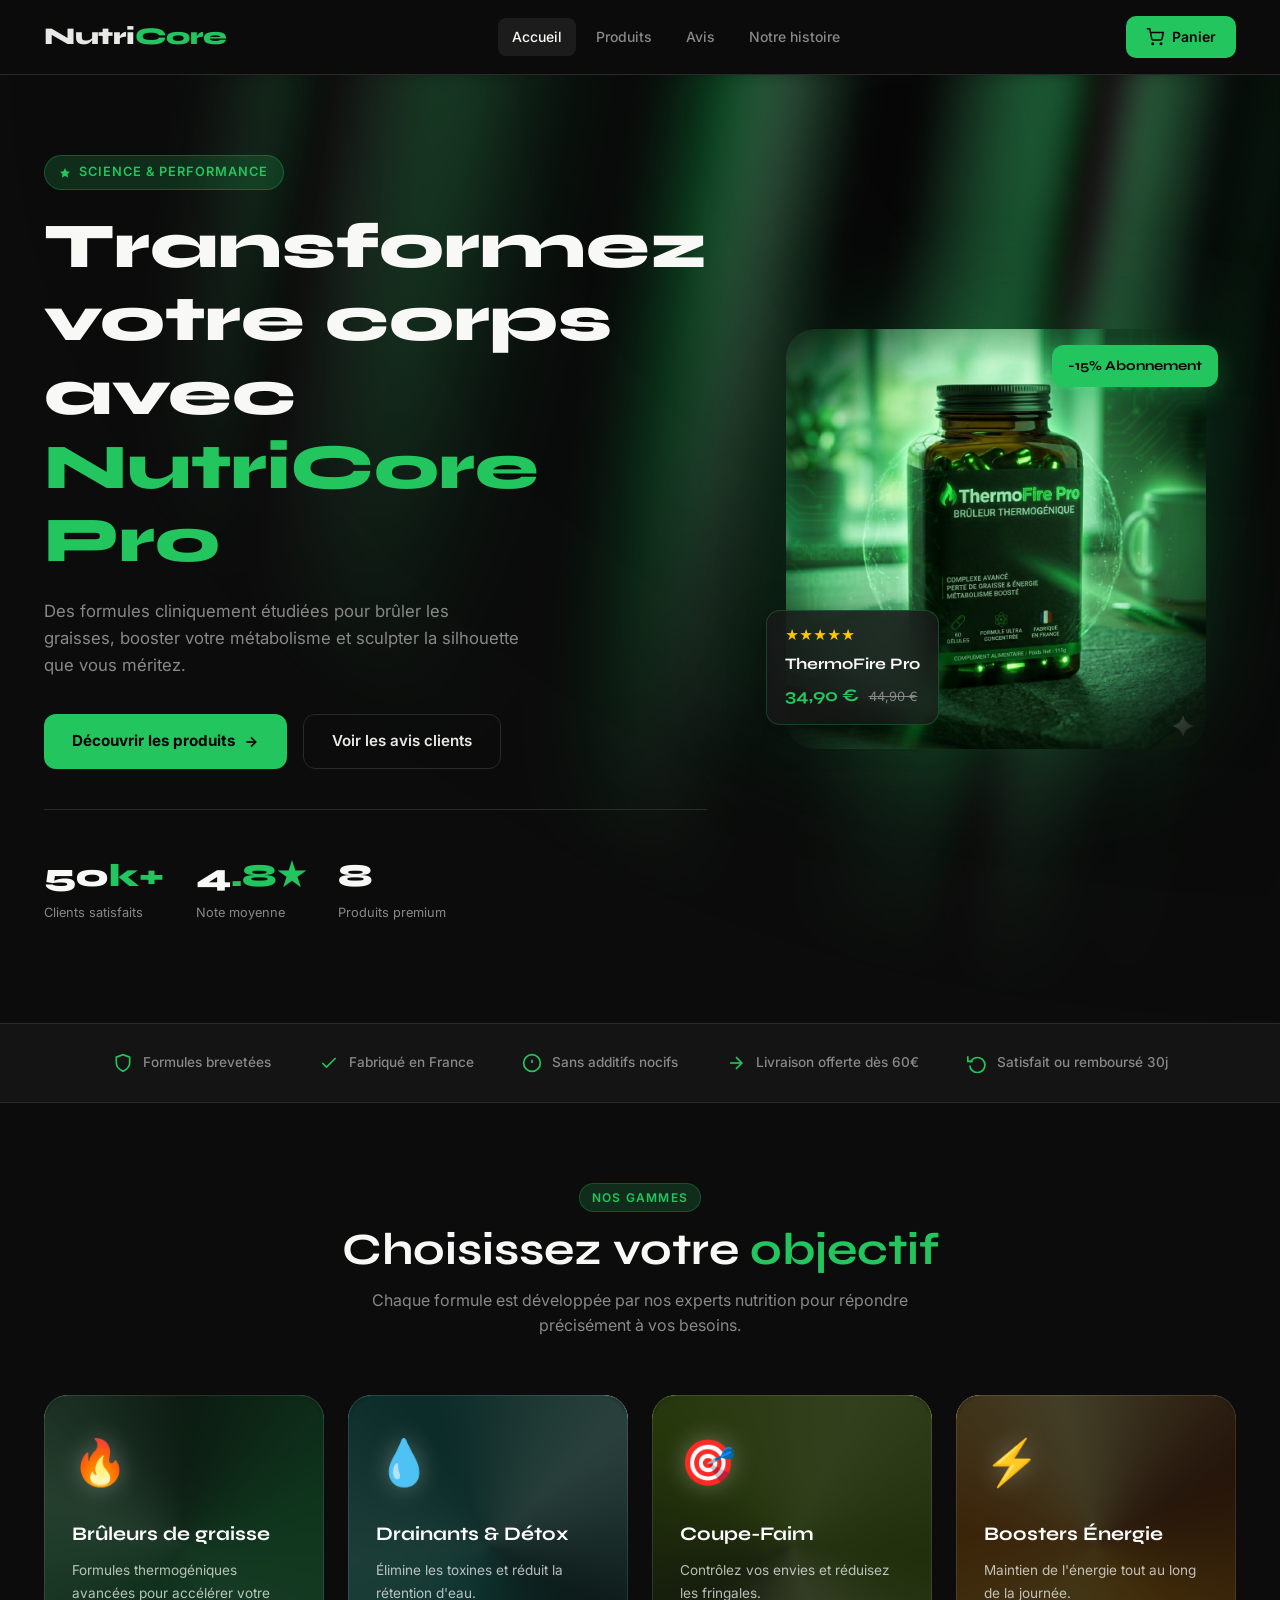
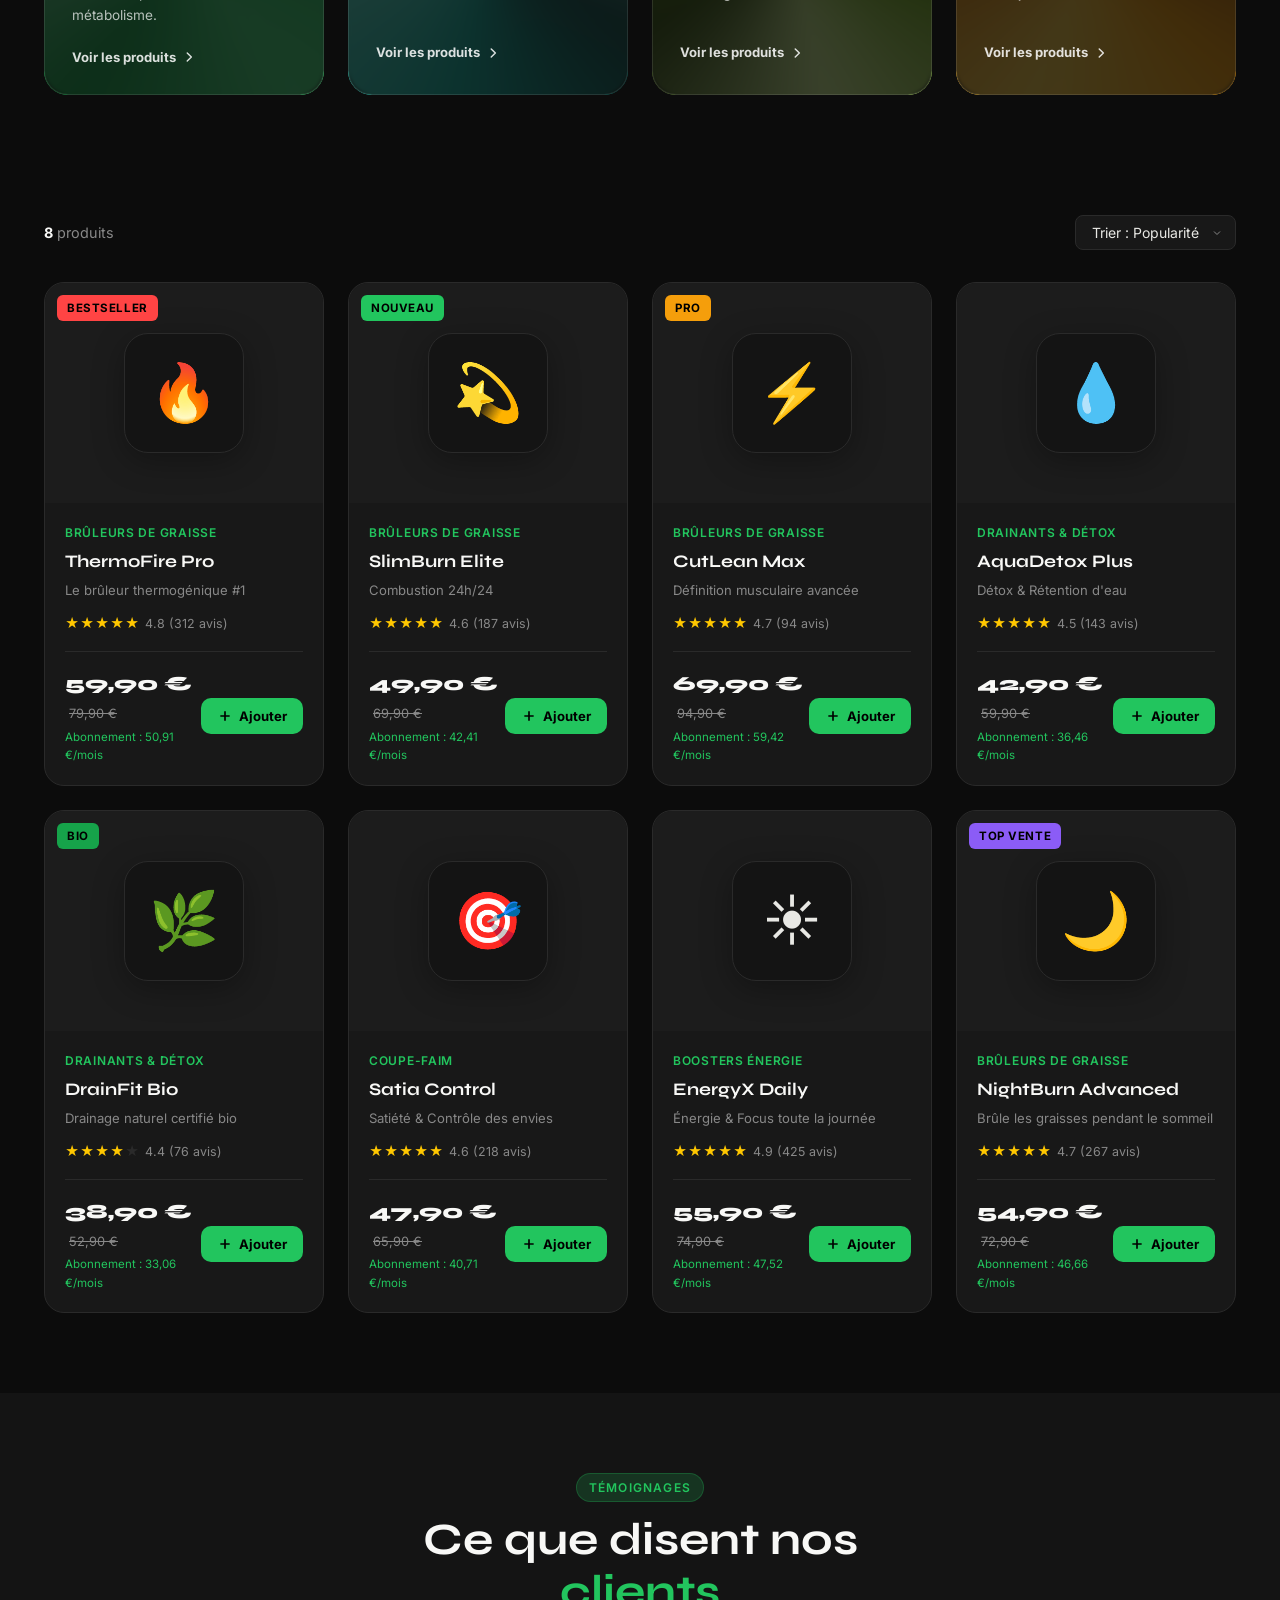
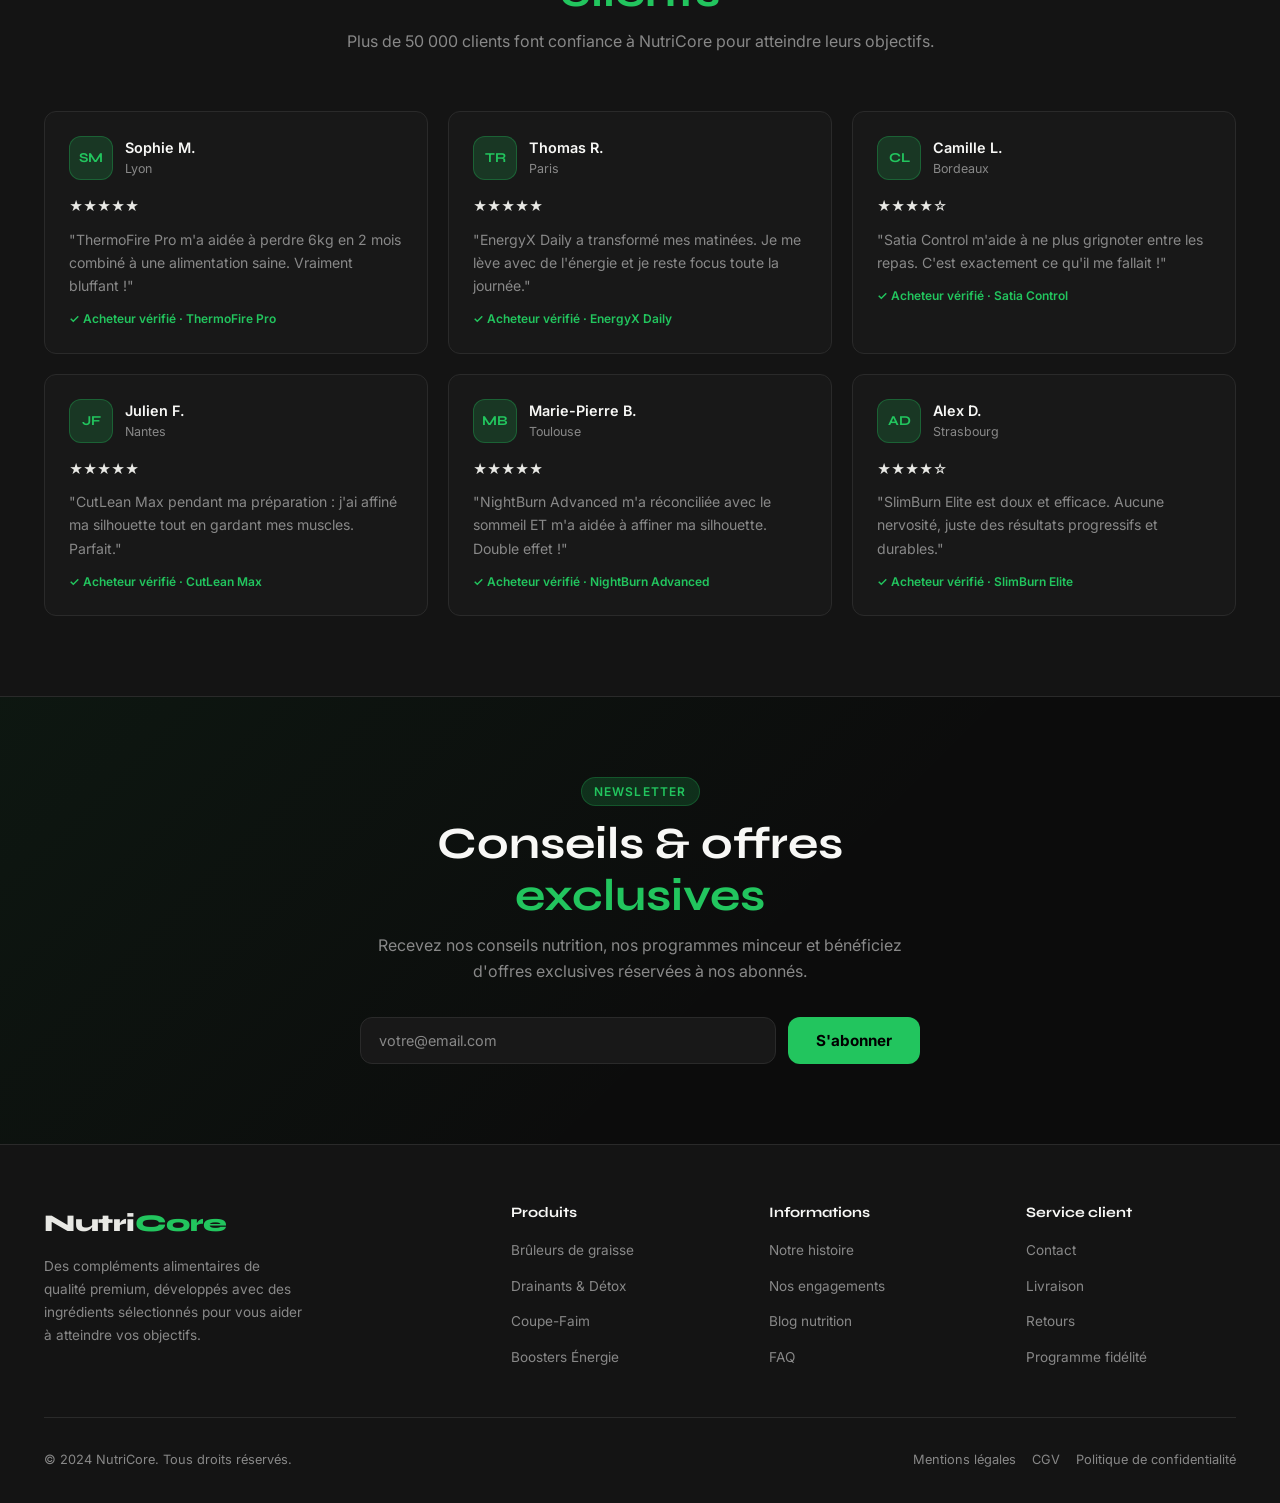
==== index.html @ ebd42927 "Initial commit — NutriCore e-commerce platform Plateforme e-commerce de compléments alimentaires (br" ====
<!DOCTYPE html>
<html lang="fr">
<head>
  <meta charset="UTF-8"/>
  <meta name="viewport" content="width=device-width, initial-scale=1.0"/>
  <title>NutriCore — Compléments Alimentaires Premium</title>
  <meta name="description" content="NutriCore : compléments alimentaires premium pour brûler les graisses, drainer, contrôler l'appétit et booster votre énergie."/>
  <link rel="stylesheet" href="styles.css"/>
</head>
<body>

<!-- ── HEADER ────────────────────────────────────────────── -->
<header class="header">
  <div class="container">
    <div class="header-inner">
      <a href="index.html" class="logo">Nutri<span>Core</span></a>

      <nav class="nav">
        <a href="index.html">Accueil</a>
        <a href="index.html#produits">Produits</a>
        <a href="index.html#avis">Avis</a>
        <a href="#">Notre histoire</a>
      </nav>

      <div class="header-actions">
        <a href="cart.html" class="btn-cart">
          <svg width="18" height="18" viewBox="0 0 24 24" fill="none" stroke="currentColor" stroke-width="2"><circle cx="9" cy="21" r="1"/><circle cx="20" cy="21" r="1"/><path d="M1 1h4l2.68 13.39a2 2 0 0 0 2 1.61h9.72a2 2 0 0 0 2-1.61L23 6H6"/></svg>
          Panier
          <span class="cart-count" id="cart-count">0</span>
        </a>
        <button class="burger" id="burger" aria-label="Menu">
          <svg width="22" height="22" viewBox="0 0 24 24" fill="none" stroke="currentColor" stroke-width="2"><line x1="3" y1="12" x2="21" y2="12"/><line x1="3" y1="6" x2="21" y2="6"/><line x1="3" y1="18" x2="21" y2="18"/></svg>
        </button>
      </div>
    </div>

    <nav class="mobile-nav" id="mobile-nav">
      <a href="index.html">Accueil</a>
      <a href="index.html#produits">Produits</a>
      <a href="index.html#avis">Avis</a>
      <a href="#">Notre histoire</a>
    </nav>
  </div>
</header>

<!-- ── HERO ──────────────────────────────────────────────── -->
<section class="hero aurora-hero">
  <!-- Aurora animated background (ported from Aceternity UI) -->
  <div class="aurora-layer" aria-hidden="true"></div>
  <div class="hero-bg"></div>
  <div class="container">
    <div class="hero-grid">
      <div class="hero-content">
        <div class="hero-eyebrow">
          <svg width="12" height="12" viewBox="0 0 24 24" fill="currentColor"><path d="M12 2l3.09 6.26L22 9.27l-5 4.87 1.18 6.88L12 17.77l-6.18 3.25L7 14.14 2 9.27l6.91-1.01L12 2z"/></svg>
          Science & Performance
        </div>
        <h1 class="hero-title">
          Transformez votre corps avec<br/>
          <em>NutriCore Pro</em>
        </h1>
        <p class="hero-desc">
          Des formules cliniquement étudiées pour brûler les graisses, booster votre métabolisme et sculpter la silhouette que vous méritez.
        </p>
        <div class="hero-ctas">
          <a href="#produits" class="btn-primary">
            Découvrir les produits
            <svg width="16" height="16" viewBox="0 0 24 24" fill="none" stroke="currentColor" stroke-width="2.5"><line x1="5" y1="12" x2="19" y2="12"/><polyline points="12 5 19 12 12 19"/></svg>
          </a>
          <a href="#avis" class="btn-secondary">
            Voir les avis clients
          </a>
        </div>

        <div class="hero-stats">
          <div class="hero-stat">
            <div class="hero-stat-value">50<span>k+</span></div>
            <div class="hero-stat-label">Clients satisfaits</div>
          </div>
          <div class="hero-stat">
            <div class="hero-stat-value">4<span>.8★</span></div>
            <div class="hero-stat-label">Note moyenne</div>
          </div>
          <div class="hero-stat">
            <div class="hero-stat-value">8</div>
            <div class="hero-stat-label">Produits premium</div>
          </div>
        </div>
      </div>

      <div class="hero-visual">
        <div class="hero-img-wrap">
          <img
            src="images/Gemini_Generated_Image_mfr2ifmfr2ifmfr2.png"
            alt="ThermoFire Pro — Brûleur Thermogénique NutriCore"
            class="hero-product-img"
          />
          <!-- Floating info card -->
          <div class="hero-float-card">
            <div class="hero-float-rating">★★★★★</div>
            <div class="hero-float-name">ThermoFire Pro</div>
            <div class="hero-float-price"><strong>34,90 €</strong> <del>44,90 €</del></div>
          </div>
          <!-- Discount badge -->
          <div class="hero-badge-float">-15% Abonnement</div>
          <!-- Glow ring -->
          <div class="hero-glow-ring" aria-hidden="true"></div>
        </div>
      </div>
    </div>
  </div>
</section>

<!-- ── TRUST BAR ─────────────────────────────────────────── -->
<div class="trust-bar">
  <div class="container">
    <div class="trust-bar-inner">
      <div class="trust-item">
        <svg width="20" height="20" viewBox="0 0 24 24" fill="none" stroke="currentColor" stroke-width="2"><path d="M12 22s8-4 8-10V5l-8-3-8 3v7c0 6 8 10 8 10z"/></svg>
        Formules brevetées
      </div>
      <div class="trust-item">
        <svg width="20" height="20" viewBox="0 0 24 24" fill="none" stroke="currentColor" stroke-width="2"><polyline points="20 6 9 17 4 12"/></svg>
        Fabriqué en France
      </div>
      <div class="trust-item">
        <svg width="20" height="20" viewBox="0 0 24 24" fill="none" stroke="currentColor" stroke-width="2"><circle cx="12" cy="12" r="10"/><line x1="12" y1="8" x2="12" y2="12"/><line x1="12" y1="16" x2="12.01" y2="16"/></svg>
        Sans additifs nocifs
      </div>
      <div class="trust-item">
        <svg width="20" height="20" viewBox="0 0 24 24" fill="none" stroke="currentColor" stroke-width="2"><path d="M5 12h14"/><path d="M12 5l7 7-7 7"/></svg>
        Livraison offerte dès 60€
      </div>
      <div class="trust-item">
        <svg width="20" height="20" viewBox="0 0 24 24" fill="none" stroke="currentColor" stroke-width="2"><polyline points="1 4 1 10 7 10"/><path d="M3.51 15a9 9 0 1 0 .49-3.51"/></svg>
        Satisfait ou remboursé 30j
      </div>
    </div>
  </div>
</div>

<!-- ── CATEGORIES ─────────────────────────────────────────── -->
<section class="section" id="produits">
  <div class="container">
    <div class="section-header">
      <span class="section-tag">Nos gammes</span>
      <h2>Choisissez votre <span class="green">objectif</span></h2>
      <p>Chaque formule est développée par nos experts nutrition pour répondre précisément à vos besoins.</p>
    </div>

    <div class="shader-features-grid" id="categories-grid">
      <!-- Filled by JS -->
    </div>
  </div>
</section>

<!-- ── PRODUCTS ───────────────────────────────────────────── -->
<section class="products-section">
  <div class="container">
    <div class="products-toolbar">
      <p class="products-count"><strong id="product-count">0</strong> produits</p>
      <select class="sort-select" id="sort-select">
        <option value="default">Trier : Popularité</option>
        <option value="price-asc">Prix croissant</option>
        <option value="price-desc">Prix décroissant</option>
        <option value="rating">Meilleures notes</option>
        <option value="reviews">Plus d'avis</option>
      </select>
    </div>
    <div class="products-grid" id="products-grid">
      <!-- Filled by JS -->
    </div>
  </div>
</section>

<!-- ── TESTIMONIALS ────────────────────────────────────────── -->
<section class="section testimonials" id="avis">
  <div class="container">
    <div class="section-header">
      <span class="section-tag">Témoignages</span>
      <h2>Ce que disent nos <span class="green">clients</span></h2>
      <p>Plus de 50 000 clients font confiance à NutriCore pour atteindre leurs objectifs.</p>
    </div>
    <div class="testimonials-grid" id="testimonials-grid">
      <!-- Filled by JS -->
    </div>
  </div>
</section>

<!-- ── NEWSLETTER ─────────────────────────────────────────── -->
<section class="newsletter">
  <div class="container">
    <div class="newsletter-box">
      <span class="section-tag">Newsletter</span>
      <h2>Conseils & offres <span class="green">exclusives</span></h2>
      <p>Recevez nos conseils nutrition, nos programmes minceur et bénéficiez d'offres exclusives réservées à nos abonnés.</p>
      <form class="newsletter-form" onsubmit="handleNewsletterSubmit(event)">
        <input type="email" class="newsletter-input" placeholder="votre@email.com" required/>
        <button type="submit" class="btn-primary">S'abonner</button>
      </form>
    </div>
  </div>
</section>

<!-- ── FOOTER ─────────────────────────────────────────────── -->
<footer class="footer">
  <div class="container">
    <div class="footer-grid">
      <div class="footer-brand">
        <div class="logo">Nutri<span>Core</span></div>
        <p>Des compléments alimentaires de qualité premium, développés avec des ingrédients sélectionnés pour vous aider à atteindre vos objectifs.</p>
      </div>
      <div class="footer-col">
        <h5>Produits</h5>
        <ul>
          <li><a href="#" data-cat="burners">Brûleurs de graisse</a></li>
          <li><a href="#" data-cat="drainants">Drainants & Détox</a></li>
          <li><a href="#" data-cat="appetite">Coupe-Faim</a></li>
          <li><a href="#" data-cat="booster">Boosters Énergie</a></li>
        </ul>
      </div>
      <div class="footer-col">
        <h5>Informations</h5>
        <ul>
          <li><a href="#">Notre histoire</a></li>
          <li><a href="#">Nos engagements</a></li>
          <li><a href="#">Blog nutrition</a></li>
          <li><a href="#">FAQ</a></li>
        </ul>
      </div>
      <div class="footer-col">
        <h5>Service client</h5>
        <ul>
          <li><a href="#">Contact</a></li>
          <li><a href="#">Livraison</a></li>
          <li><a href="#">Retours</a></li>
          <li><a href="#">Programme fidélité</a></li>
        </ul>
      </div>
    </div>
    <div class="footer-bottom">
      <span>© 2024 NutriCore. Tous droits réservés.</span>
      <div class="flex gap-2">
        <a href="#">Mentions légales</a>
        <a href="#">CGV</a>
        <a href="#">Politique de confidentialité</a>
      </div>
    </div>
  </div>
</footer>

<!-- ── TOAST CONTAINER ────────────────────────────────────── -->
<div id="toast-container"></div>

<!-- ── SCRIPTS ────────────────────────────────────────────── -->
<script src="data.js"></script>
<script src="app.js"></script>
<script>
  // ── State ────────────────────────────────────────────────
  let activeCategory = 'all';
  let sortOrder      = 'default';

  // ── Render categories (Shader Feature Cards) ─────────────
  function renderCategories() {
    const grid = document.getElementById('categories-grid');
    if (!grid) return;

    grid.innerHTML = NUTRICORE_DATA.categories.map(cat => `
      <div class="shader-card ${activeCategory === cat.id ? 'active' : ''}"
           onclick="setCategory('${cat.id}')">
        <!-- Animated WebGL-style gradient background -->
        <div class="shader-bg"></div>
        <!-- Dark glass overlay -->
        <div class="shader-overlay"></div>
        <!-- Content -->
        <div class="shader-content">
          <div class="shader-icon">${cat.icon}</div>
          <div class="shader-title">${cat.name}</div>
          <p class="shader-desc">${cat.description}</p>
          <div class="shader-cta">
            Voir les produits
            <svg fill="none" stroke="currentColor" viewBox="0 0 24 24" stroke-width="2.5">
              <path stroke-linecap="round" stroke-linejoin="round" d="M9 5l7 7-7 7"/>
            </svg>
          </div>
        </div>
      </div>`).join('');
  }

  // ── Get sorted/filtered products ─────────────────────────
  function getFilteredProducts() {
    let list = NUTRICORE_DATA.products.filter(p =>
      activeCategory === 'all' || p.category === activeCategory
    );

    const sorts = {
      'price-asc':  (a, b) => a.variants[0].price - b.variants[0].price,
      'price-desc': (a, b) => b.variants[0].price - a.variants[0].price,
      'rating':     (a, b) => b.rating - a.rating,
      'reviews':    (a, b) => b.reviews - a.reviews,
    };
    if (sorts[sortOrder]) list = [...list].sort(sorts[sortOrder]);
    return list;
  }

  // ── Render products ───────────────────────────────────────
  function renderProducts() {
    const grid  = document.getElementById('products-grid');
    const count = document.getElementById('product-count');
    if (!grid) return;

    const list = getFilteredProducts();
    count.textContent = list.length;

    if (list.length === 0) {
      grid.innerHTML = `<div class="no-results"><div class="icon">🔍</div>
        <p>Aucun produit trouvé dans cette catégorie.</p></div>`;
      return;
    }

    grid.innerHTML = list.map(p => {
      const baseVariant = p.variants.find(v => v.popular) || p.variants[0];
      const subPrice    = +(baseVariant.price * 0.85).toFixed(2);
      const badge       = p.badge ? `<span class="product-badge" style="background:${p.badgeColor};color:#000">${p.badge}</span>` : '';
      const icon        = getProductIcon(p.id);

      return `
        <div class="product-card" onclick="goToProduct('${p.id}')">
          <div class="product-image">
            <div class="product-image-placeholder">${icon}</div>
            ${badge}
            <button class="product-wishlist" onclick="event.stopPropagation();wishlist('${p.id}')">♡</button>
          </div>
          <div class="product-body">
            <div class="product-category">${getCategoryLabel(p.category)}</div>
            <div class="product-name">${p.name}</div>
            <div class="product-tagline">${p.tagline}</div>
            <div class="product-rating">
              ${starsHTML(p.rating)}
              <span class="rating-count">${p.rating} (${p.reviews} avis)</span>
            </div>
            <div class="product-footer">
              <div class="product-price">
                <div>
                  <span class="price-current">${fmtPrice(baseVariant.price)}</span>
                  <span class="price-original">${fmtPrice(baseVariant.comparePrice)}</span>
                </div>
                <div class="price-sub-hint">Abonnement : ${fmtPrice(subPrice)}/mois</div>
              </div>
              <button class="btn-add" onclick="event.stopPropagation();quickAdd('${p.id}')">
                <svg viewBox="0 0 24 24" fill="none" stroke="currentColor" stroke-width="2.5"><line x1="12" y1="5" x2="12" y2="19"/><line x1="5" y1="12" x2="19" y2="12"/></svg>
                Ajouter
              </button>
            </div>
          </div>
        </div>`;
    }).join('');
  }

  // ── Render testimonials ───────────────────────────────────
  function renderTestimonials() {
    const grid = document.getElementById('testimonials-grid');
    if (!grid) return;
    grid.innerHTML = NUTRICORE_DATA.testimonials.map(t => `
      <div class="testimonial-card">
        <div class="testi-header">
          <div class="testi-avatar">${t.avatar}</div>
          <div>
            <div class="testi-name">${t.name}</div>
            <div class="testi-meta">${t.location}</div>
          </div>
        </div>
        <div class="testi-stars">${'★'.repeat(t.rating)}${'☆'.repeat(5 - t.rating)}</div>
        <p class="testi-text">"${t.text}"</p>
        <div class="testi-product">✓ Acheteur vérifié · ${t.product}</div>
      </div>`).join('');
  }

  // ── Actions ───────────────────────────────────────────────
  function setCategory(catId) {
    activeCategory = catId;
    renderCategories();
    renderProducts();
    document.getElementById('produits')?.scrollIntoView({ behavior:'smooth', block:'start' });
  }

  function goToProduct(productId) {
    location.href = `product.html?id=${productId}`;
  }

  function quickAdd(productId) {
    const product  = NUTRICORE_DATA.products.find(p => p.id === productId);
    if (!product) return;
    const variant  = product.variants.find(v => v.popular) || product.variants[0];
    Cart.addItem(product, variant, false);
    showToast('🛒', 'Ajouté au panier', `${product.name} — ${variant.label}`);
    updateCartBadge();
  }

  function wishlist(productId) {
    const product = NUTRICORE_DATA.products.find(p => p.id === productId);
    showToast('♡', 'Ajouté aux favoris', product?.name || '');
  }

  function handleNewsletterSubmit(e) {
    e.preventDefault();
    showToast('✅', 'Inscription confirmée !', 'Vous recevrez nos offres exclusives.');
    e.target.reset();
  }

  // ── Sort listener ─────────────────────────────────────────
  document.addEventListener('DOMContentLoaded', () => {
    const sortSel = document.getElementById('sort-select');
    if (sortSel) {
      sortSel.addEventListener('change', e => {
        sortOrder = e.target.value;
        renderProducts();
      });
    }

    // Footer category links
    document.querySelectorAll('[data-cat]').forEach(a => {
      a.addEventListener('click', e => {
        e.preventDefault();
        setCategory(a.dataset.cat);
        document.getElementById('produits')?.scrollIntoView({ behavior:'smooth' });
      });
    });

    renderCategories();
    renderProducts();
    renderTestimonials();
  });
</script>
</body>
</html>
---- styles.css ----
/* ============================================================
   NutriCore — Design System
   Palette : Noir profond · Vert vif · Blanc cassé
   ============================================================ */

@import url('https://fonts.googleapis.com/css2?family=Syne:wght@400;500;600;700;800&family=Inter:wght@300;400;500;600&display=swap');

/* ── Variables ─────────────────────────────────────────── */
:root {
  --bg:        #0C0C0C;
  --bg2:       #141414;
  --bg3:       #1C1C1C;
  --card:      #181818;
  --border:    #2A2A2A;
  --green:     #22C55E;
  --green-dim: #16A34A;
  --green-glow:rgba(34,197,94,.18);
  --white:     #F8F8F6;
  --muted:     #888;
  --danger:    #FF4444;
  --gold:      #F59E0B;
  --purple:    #8B5CF6;
  --text:      #E8E8E4;
  --radius:    12px;
  --radius-lg: 20px;
  --shadow:    0 4px 24px rgba(0,0,0,.45);
  --transition:all .22s cubic-bezier(.4,0,.2,1);

  /* Aurora color tokens */
  --aurora-1: #22C55E;   /* vert NutriCore */
  --aurora-2: #4ADE80;   /* vert clair */
  --aurora-3: #16A34A;   /* vert foncé */
  --aurora-4: #86EFAC;   /* vert pastel */
  --aurora-5: #14532D;   /* vert très sombre */
  --black:    #0C0C0C;
  --transparent: transparent;
}

/* ── Reset ─────────────────────────────────────────────── */
*,*::before,*::after { box-sizing:border-box; margin:0; padding:0; }
html { scroll-behavior:smooth; }
body {
  font-family:'Inter', sans-serif;
  background:var(--bg);
  color:var(--text);
  line-height:1.6;
  overflow-x:hidden;
}
a { color:inherit; text-decoration:none; }
img { max-width:100%; display:block; }
button { cursor:pointer; border:none; background:none; font-family:inherit; }
ul { list-style:none; }

/* ── Typography ─────────────────────────────────────────── */
h1,h2,h3,h4,h5 { font-family:'Syne', sans-serif; line-height:1.15; }
h1 { font-size:clamp(2.4rem,5vw,4.2rem); font-weight:800; }
h2 { font-size:clamp(1.8rem,3.5vw,2.8rem); font-weight:700; }
h3 { font-size:clamp(1.2rem,2vw,1.5rem); font-weight:700; }
h4 { font-size:1.1rem; font-weight:600; }

/* ── Utility ─────────────────────────────────────────────── */
.container { max-width:1240px; margin:0 auto; padding:0 24px; }
.green  { color:var(--green); }
.muted  { color:var(--muted); }
.flex   { display:flex; }
.gap-1  { gap:8px; }
.gap-2  { gap:16px; }
.gap-3  { gap:24px; }
.hidden { display:none !important; }

/* ── Scrollbar ──────────────────────────────────────────── */
::-webkit-scrollbar { width:6px; }
::-webkit-scrollbar-track { background:var(--bg); }
::-webkit-scrollbar-thumb { background:var(--border); border-radius:3px; }

/* ============================================================
   HEADER
   ============================================================ */
.header {
  position:sticky; top:0; z-index:100;
  background:rgba(12,12,12,.85);
  backdrop-filter:blur(16px);
  border-bottom:1px solid var(--border);
}
.header-inner {
  display:flex; align-items:center; justify-content:space-between;
  padding:16px 0; gap:24px;
}
.logo {
  font-family:'Syne', sans-serif;
  font-size:1.5rem; font-weight:800;
  letter-spacing:-.02em;
}
.logo span { color:var(--green); }
.nav {
  display:flex; align-items:center; gap:6px;
}
.nav a {
  padding:8px 14px; border-radius:8px;
  font-size:.875rem; font-weight:500; color:var(--muted);
  transition:var(--transition);
}
.nav a:hover, .nav a.active { color:var(--white); background:var(--bg3); }
.header-actions {
  display:flex; align-items:center; gap:12px;
}
.btn-cart {
  position:relative;
  display:flex; align-items:center; gap:8px;
  padding:10px 20px; border-radius:10px;
  background:var(--green); color:#000;
  font-weight:600; font-size:.875rem;
  transition:var(--transition);
}
.btn-cart:hover { background:#16A34A; transform:translateY(-1px); }
.cart-count {
  display:inline-flex; align-items:center; justify-content:center;
  width:20px; height:20px; border-radius:50%;
  background:#000; color:var(--green);
  font-size:.7rem; font-weight:700;
}
.burger { display:none; padding:8px; border-radius:8px; color:var(--text); }
.burger:hover { background:var(--bg3); }
.mobile-nav {
  display:none; flex-direction:column; gap:4px;
  padding:12px 0 16px; border-top:1px solid var(--border);
}
.mobile-nav.open { display:flex; }
.mobile-nav a {
  padding:12px 16px; border-radius:8px;
  font-size:.9rem; font-weight:500; color:var(--muted);
  transition:var(--transition);
}
.mobile-nav a:hover { color:var(--white); background:var(--bg3); }

/* ============================================================
   HERO
   ============================================================ */
.hero {
  position:relative; overflow:hidden;
  padding:80px 0 100px;
}
.hero-bg {
  position:absolute; inset:0; z-index:0;
  background:
    radial-gradient(ellipse 80% 60% at 60% 40%, rgba(34,197,94,.08) 0%, transparent 70%),
    radial-gradient(ellipse 50% 40% at 10% 80%, rgba(34,197,94,.05) 0%, transparent 60%);
}
.hero-grid {
  position:relative; z-index:1;
  display:grid; grid-template-columns:1fr 1fr; gap:48px; align-items:center;
}
.hero-eyebrow {
  display:inline-flex; align-items:center; gap:8px;
  padding:6px 14px; border-radius:999px;
  background:var(--green-glow); border:1px solid rgba(34,197,94,.3);
  font-size:.8rem; font-weight:600; color:var(--green); margin-bottom:20px;
  text-transform:uppercase; letter-spacing:.08em;
}
.hero-title { color:var(--white); margin-bottom:20px; }
.hero-title em { color:var(--green); font-style:normal; }
.hero-desc { font-size:1.05rem; color:var(--muted); max-width:480px; margin-bottom:36px; }
.hero-ctas { display:flex; gap:16px; flex-wrap:wrap; }
.btn-primary {
  display:inline-flex; align-items:center; gap:8px;
  padding:14px 28px; border-radius:12px;
  background:var(--green); color:#000;
  font-weight:700; font-size:.95rem;
  transition:var(--transition);
}
.btn-primary:hover { background:var(--green-dim); transform:translateY(-2px); box-shadow:0 8px 28px rgba(34,197,94,.25); }
.btn-secondary {
  display:inline-flex; align-items:center; gap:8px;
  padding:14px 28px; border-radius:12px;
  background:transparent; color:var(--text);
  font-weight:600; font-size:.95rem;
  border:1px solid var(--border);
  transition:var(--transition);
}
.btn-secondary:hover { border-color:var(--green); color:var(--green); transform:translateY(-2px); }
.hero-stats {
  display:flex; gap:32px; margin-top:40px; padding-top:40px;
  border-top:1px solid var(--border);
}
.hero-stat-value {
  font-family:'Syne', sans-serif;
  font-size:2rem; font-weight:800; color:var(--white);
}
.hero-stat-value span { color:var(--green); }
.hero-stat-label { font-size:.8rem; color:var(--muted); margin-top:2px; }
.hero-visual {
  display:flex; align-items:center; justify-content:center;
  position:relative;
}
.hero-card-stack {
  position:relative; width:340px; height:420px;
}
.hero-product-card {
  position:absolute;
  background:var(--card);
  border:1px solid var(--border);
  border-radius:var(--radius-lg);
  padding:24px;
  box-shadow:var(--shadow);
}
.hero-product-card.main {
  top:0; left:0; right:0; z-index:3;
  background:linear-gradient(135deg, #1C1C1C 0%, #181818 100%);
}
.hero-product-card.back1 {
  top:20px; left:-20px; right:20px; z-index:2;
  background:var(--bg3); opacity:.7;
}
.hero-product-card.back2 {
  top:40px; left:-40px; right:40px; z-index:1;
  background:var(--bg2); opacity:.4;
}
.hero-pill-icon {
  width:56px; height:56px; border-radius:14px;
  background:var(--green-glow); border:1px solid rgba(34,197,94,.3);
  display:flex; align-items:center; justify-content:center;
  font-size:1.8rem; margin-bottom:16px;
}
.hero-card-name { font-family:'Syne',sans-serif; font-size:1.2rem; font-weight:700; margin-bottom:4px; }
.hero-card-sub  { font-size:.8rem; color:var(--muted); margin-bottom:20px; }
.hero-card-price { display:flex; align-items:baseline; gap:8px; margin-bottom:16px; }
.hero-card-price strong { font-family:'Syne',sans-serif; font-size:1.8rem; font-weight:800; color:var(--green); }
.hero-card-price del { font-size:.9rem; color:var(--muted); }
.hero-card-stars { display:flex; gap:2px; font-size:.9rem; }
.hero-card-stars .count { color:var(--muted); font-size:.8rem; margin-left:4px; }
.hero-badge-float {
  position:absolute; top:16px; right:-12px; z-index:4;
  background:var(--green); color:#000;
  padding:10px 16px; border-radius:12px;
  font-family:'Syne',sans-serif; font-size:.85rem; font-weight:700;
  box-shadow:0 8px 24px rgba(34,197,94,.3);
}

/* ── Hero product image ──────────────────────────────────── */
.hero-img-wrap {
  position: relative;
  width: 420px;
  max-width: 100%;
  filter: drop-shadow(0 0 60px rgba(34,197,94,.22));
}

.hero-product-img {
  width: 100%;
  border-radius: 28px;
  display: block;
  object-fit: cover;
  mask-image: radial-gradient(ellipse at center, black 60%, transparent 100%);
  -webkit-mask-image: radial-gradient(ellipse at center, black 60%, transparent 100%);
  transition: transform .6s cubic-bezier(.4,0,.2,1);
}
.hero-img-wrap:hover .hero-product-img {
  transform: scale(1.03);
}

/* Ambient glow ring behind product */
.hero-glow-ring {
  position: absolute;
  inset: -20px;
  border-radius: 50%;
  background: radial-gradient(ellipse at center, rgba(34,197,94,.15) 0%, transparent 70%);
  z-index: -1;
  pointer-events: none;
  animation: pulse-glow 4s ease-in-out infinite;
}
@keyframes pulse-glow {
  0%, 100% { opacity: .7; transform: scale(1); }
  50%       { opacity: 1;  transform: scale(1.06); }
}

/* Floating info card over the image */
.hero-float-card {
  position: absolute;
  bottom: 24px;
  left: -20px;
  background: rgba(24,24,24,.85);
  backdrop-filter: blur(16px);
  -webkit-backdrop-filter: blur(16px);
  border: 1px solid rgba(34,197,94,.25);
  border-radius: 14px;
  padding: 14px 18px;
  z-index: 5;
  box-shadow: 0 8px 32px rgba(0,0,0,.5);
}
.hero-float-rating { font-size:.85rem; color:#FFC700; margin-bottom:4px; }
.hero-float-name   { font-family:'Syne',sans-serif; font-size:1rem; font-weight:700; color:var(--white); margin-bottom:6px; }
.hero-float-price strong { font-family:'Syne',sans-serif; font-size:1.1rem; color:var(--green); }
.hero-float-price del    { font-size:.8rem; color:var(--muted); margin-left:6px; }

/* ============================================================
   BRANDS / TRUST BAR
   ============================================================ */
.trust-bar {
  padding:28px 0;
  border-top:1px solid var(--border);
  border-bottom:1px solid var(--border);
  background:var(--bg2);
}
.trust-bar-inner {
  display:flex; align-items:center; justify-content:center;
  gap:48px; flex-wrap:wrap;
}
.trust-item {
  display:flex; align-items:center; gap:10px;
  font-size:.85rem; font-weight:500; color:var(--muted);
}
.trust-item svg { color:var(--green); flex-shrink:0; }

/* ============================================================
   SECTION HEADERS
   ============================================================ */
.section { padding:80px 0; }
.section-header { text-align:center; max-width:600px; margin:0 auto 56px; }
.section-tag {
  display:inline-block; margin-bottom:12px;
  padding:4px 12px; border-radius:999px;
  background:var(--green-glow); border:1px solid rgba(34,197,94,.25);
  font-size:.75rem; font-weight:600; color:var(--green);
  text-transform:uppercase; letter-spacing:.1em;
}
.section-header h2 { color:var(--white); margin-bottom:12px; }
.section-header p   { color:var(--muted); font-size:1rem; }

/* ============================================================
   CATEGORIES
   ============================================================ */
.categories-grid {
  display:grid; grid-template-columns:repeat(4,1fr); gap:16px;
}
.cat-card {
  background:var(--card); border:1px solid var(--border);
  border-radius:var(--radius); padding:24px 20px;
  cursor:pointer; transition:var(--transition); text-align:center;
}
.cat-card:hover, .cat-card.active {
  border-color:var(--green); background:var(--green-glow);
  transform:translateY(-3px); box-shadow:0 12px 32px rgba(34,197,94,.12);
}
.cat-icon { font-size:2rem; margin-bottom:12px; }
.cat-name { font-family:'Syne',sans-serif; font-size:1rem; font-weight:700; color:var(--white); margin-bottom:6px; }
.cat-desc { font-size:.8rem; color:var(--muted); line-height:1.5; }

/* ============================================================
   PRODUCTS GRID
   ============================================================ */
.products-section { padding:40px 0 80px; }
.products-toolbar {
  display:flex; align-items:center; justify-content:space-between;
  margin-bottom:32px; gap:16px; flex-wrap:wrap;
}
.products-count { font-size:.9rem; color:var(--muted); }
.products-count strong { color:var(--white); }
.sort-select {
  background:var(--card); border:1px solid var(--border);
  color:var(--text); padding:8px 16px; border-radius:8px;
  font-family:'Inter',sans-serif; font-size:.875rem;
  cursor:pointer; appearance:none; outline:none;
  background-image:url("data:image/svg+xml,%3Csvg xmlns='http://www.w3.org/2000/svg' width='12' height='12' viewBox='0 0 24 24' fill='none' stroke='%23888' stroke-width='2'%3E%3Cpolyline points='6 9 12 15 18 9'/%3E%3C/svg%3E");
  background-repeat:no-repeat; background-position:right 12px center;
  padding-right:36px;
}
.sort-select:focus { border-color:var(--green); }

.products-grid {
  display:grid;
  grid-template-columns:repeat(auto-fill, minmax(280px, 1fr));
  gap:24px;
}
.product-card {
  background:var(--card); border:1px solid var(--border);
  border-radius:var(--radius-lg); overflow:hidden;
  transition:var(--transition); cursor:pointer;
  display:flex; flex-direction:column;
}
.product-card:hover {
  border-color:rgba(34,197,94,.4);
  transform:translateY(-4px);
  box-shadow:0 16px 48px rgba(0,0,0,.4);
}
.product-image {
  position:relative;
  background:var(--bg3); height:220px;
  display:flex; align-items:center; justify-content:center;
  overflow:hidden;
}
.product-image-placeholder {
  width:120px; height:120px; border-radius:24px;
  display:flex; align-items:center; justify-content:center;
  font-size:3.5rem;
  background:var(--bg2); border:1px solid var(--border);
  box-shadow:0 8px 32px rgba(0,0,0,.3);
  transition:var(--transition);
}
.product-card:hover .product-image-placeholder {
  transform:scale(1.08) rotate(2deg);
}
.product-badge {
  position:absolute; top:12px; left:12px;
  padding:4px 10px; border-radius:6px;
  font-size:.72rem; font-weight:700;
  text-transform:uppercase; letter-spacing:.05em;
}
.product-wishlist {
  position:absolute; top:12px; right:12px;
  width:32px; height:32px; border-radius:8px;
  background:rgba(12,12,12,.7); backdrop-filter:blur(8px);
  display:flex; align-items:center; justify-content:center;
  font-size:1rem; transition:var(--transition); opacity:0;
}
.product-card:hover .product-wishlist { opacity:1; }
.product-wishlist:hover { background:var(--danger); }
.product-body { padding:20px; flex:1; display:flex; flex-direction:column; }
.product-category { font-size:.75rem; font-weight:600; color:var(--green); text-transform:uppercase; letter-spacing:.06em; margin-bottom:6px; }
.product-name  { font-family:'Syne',sans-serif; font-size:1.1rem; font-weight:700; color:var(--white); margin-bottom:4px; }
.product-tagline { font-size:.82rem; color:var(--muted); margin-bottom:12px; }
.product-rating { display:flex; align-items:center; gap:6px; margin-bottom:16px; }
.stars { display:flex; gap:1px; }
.star { font-size:.85rem; }
.star.filled { color:#FFC700; }
.star.empty  { color:var(--border); }
.rating-count { font-size:.78rem; color:var(--muted); }
.product-footer {
  display:flex; align-items:center; justify-content:space-between;
  margin-top:auto; padding-top:16px; border-top:1px solid var(--border);
}
.product-price { }
.price-current { font-family:'Syne',sans-serif; font-size:1.25rem; font-weight:800; color:var(--white); }
.price-original { font-size:.8rem; color:var(--muted); text-decoration:line-through; margin-left:4px; }
.price-sub-hint { font-size:.72rem; color:var(--green); margin-top:2px; }
.btn-add {
  display:flex; align-items:center; gap:6px;
  padding:10px 16px; border-radius:10px;
  background:var(--green); color:#000;
  font-weight:700; font-size:.82rem;
  transition:var(--transition); white-space:nowrap;
}
.btn-add:hover { background:var(--green-dim); transform:scale(1.04); }
.btn-add svg { width:16px; height:16px; }

/* ============================================================
   SHADER FEATURE CARDS — catégories "Choisissez votre objectif"
   Ported from @paper-design/shaders-react Warp → pure CSS
   ============================================================ */

.shader-features-grid {
  display: grid;
  grid-template-columns: repeat(2, 1fr);
  gap: 24px;
}
@media (max-width: 768px) { .shader-features-grid { grid-template-columns: 1fr; } }
@media (min-width: 1024px) { .shader-features-grid { grid-template-columns: repeat(4, 1fr); } }

/* Individual shader card */
.shader-card {
  position: relative;
  height: 300px;
  border-radius: 24px;
  overflow: hidden;
  cursor: pointer;
  transition: transform .35s cubic-bezier(.4,0,.2,1),
              box-shadow .35s cubic-bezier(.4,0,.2,1);
}
.shader-card:hover {
  transform: translateY(-6px) scale(1.02);
  box-shadow: 0 24px 60px rgba(0,0,0,.5);
}

/* ── WebGL-style animated gradient background ── */
@keyframes warp-drift {
  0%   { background-position: 0% 50%, 50% 0%,   100% 50%; }
  33%  { background-position: 50% 0%,  100% 50%,  0% 100%; }
  66%  { background-position: 100% 50%, 0% 100%, 50% 0%; }
  100% { background-position: 0% 50%, 50% 0%,   100% 50%; }
}
@keyframes warp-rotate {
  from { transform: rotate(0deg)   scale(1.8); }
  to   { transform: rotate(360deg) scale(1.8); }
}

.shader-bg {
  position: absolute;
  inset: -30%;
  border-radius: 50%;
  animation: warp-rotate 18s linear infinite;
  opacity: .85;
}

/* Card 1 — Brûleurs (greens) */
.shader-card:nth-child(1) .shader-bg {
  background: conic-gradient(
    from 0deg,
    #14532d, #22c55e, #4ade80, #16a34a, #86efac, #14532d
  );
  animation-duration: 16s;
}
/* Card 2 — Drainants (teal/cyan) */
.shader-card:nth-child(2) .shader-bg {
  background: conic-gradient(
    from 120deg,
    #134e4a, #14b8a6, #5eead4, #0d9488, #99f6e4, #134e4a
  );
  animation-duration: 20s;
  animation-direction: reverse;
}
/* Card 3 — Coupe-faim (lime/yellow-green) */
.shader-card:nth-child(3) .shader-bg {
  background: conic-gradient(
    from 240deg,
    #365314, #84cc16, #bef264, #65a30d, #d9f99d, #365314
  );
  animation-duration: 14s;
}
/* Card 4 — Boosters (gold/amber) */
.shader-card:nth-child(4) .shader-bg {
  background: conic-gradient(
    from 60deg,
    #78350f, #f59e0b, #fcd34d, #d97706, #fef08a, #78350f
  );
  animation-duration: 22s;
  animation-direction: reverse;
}

/* Blur + soften the raw conic gradient → warp feel */
.shader-bg::after {
  content: "";
  position: absolute;
  inset: -20%;
  background: inherit;
  filter: blur(28px);
  opacity: .6;
  border-radius: inherit;
}

/* Dark glass overlay — mirrors bg-black/80 border border-white/20 */
.shader-overlay {
  position: absolute;
  inset: 0;
  background: rgba(10,10,10,.72);
  backdrop-filter: blur(2px);
  -webkit-backdrop-filter: blur(2px);
  border: 1px solid rgba(255,255,255,.1);
  border-radius: 24px;
  z-index: 2;
}

/* Content layer */
.shader-content {
  position: relative;
  z-index: 3;
  height: 100%;
  padding: 32px 28px;
  display: flex;
  flex-direction: column;
}
.shader-icon {
  font-size: 2.8rem;
  margin-bottom: 20px;
  filter: drop-shadow(0 0 12px rgba(255,255,255,.3));
  transition: transform .3s ease;
}
.shader-card:hover .shader-icon { transform: scale(1.15) rotate(-5deg); }

.shader-title {
  font-family: 'Syne', sans-serif;
  font-size: 1.2rem;
  font-weight: 700;
  color: #fff;
  margin-bottom: 10px;
}
.shader-desc {
  font-size: .85rem;
  color: rgba(255,255,255,.7);
  line-height: 1.65;
  flex: 1;
}
.shader-cta {
  display: inline-flex;
  align-items: center;
  gap: 6px;
  margin-top: 20px;
  font-size: .82rem;
  font-weight: 700;
  color: rgba(255,255,255,.85);
  transition: gap .2s ease, color .2s ease;
}
.shader-card:hover .shader-cta { gap: 10px; color: #fff; }
.shader-cta svg { width: 14px; height: 14px; }

/* Active state (selected category) */
.shader-card.active .shader-overlay {
  background: rgba(10,10,10,.55);
  border-color: rgba(255,255,255,.25);
}
.shader-card.active {
  box-shadow: 0 0 0 2px var(--green), 0 16px 48px rgba(0,0,0,.4);
}

/* ── No results ──────────────────────────────────────────── */
.no-results {
  text-align:center; padding:80px 24px;
  color:var(--muted); grid-column:1/-1;
}
.no-results .icon { font-size:3rem; margin-bottom:12px; }

/* ============================================================
   TESTIMONIALS
   ============================================================ */
.testimonials { background:var(--bg2); }
.testimonials-grid {
  display:grid; grid-template-columns:repeat(3,1fr); gap:20px;
}
.testimonial-card {
  background:var(--card); border:1px solid var(--border);
  border-radius:var(--radius); padding:24px;
  transition:var(--transition);
}
.testimonial-card:hover { border-color:rgba(34,197,94,.3); transform:translateY(-2px); }
.testi-header { display:flex; align-items:center; gap:12px; margin-bottom:16px; }
.testi-avatar {
  width:44px; height:44px; border-radius:12px;
  background:var(--green-glow); border:1px solid rgba(34,197,94,.3);
  display:flex; align-items:center; justify-content:center;
  font-family:'Syne',sans-serif; font-size:.85rem; font-weight:700; color:var(--green);
  flex-shrink:0;
}
.testi-name  { font-weight:600; font-size:.9rem; color:var(--white); }
.testi-meta  { font-size:.78rem; color:var(--muted); }
.testi-stars { display:flex; gap:2px; margin-bottom:10px; font-size:.85rem; }
.testi-text  { font-size:.88rem; color:var(--muted); line-height:1.65; }
.testi-product { font-size:.75rem; color:var(--green); font-weight:600; margin-top:12px; }

/* ============================================================
   NEWSLETTER
   ============================================================ */
.newsletter {
  padding:80px 0;
  background:linear-gradient(135deg, rgba(34,197,94,.06) 0%, transparent 60%);
  border-top:1px solid var(--border);
}
.newsletter-box {
  max-width:560px; margin:0 auto; text-align:center;
}
.newsletter h2 { color:var(--white); margin-bottom:12px; }
.newsletter p  { color:var(--muted); margin-bottom:32px; }
.newsletter-form {
  display:flex; gap:12px;
}
.newsletter-input {
  flex:1; background:var(--card); border:1px solid var(--border);
  color:var(--text); padding:14px 18px; border-radius:12px;
  font-family:'Inter',sans-serif; font-size:.9rem; outline:none;
  transition:var(--transition);
}
.newsletter-input:focus { border-color:var(--green); }
.newsletter-input::placeholder { color:var(--muted); }

/* ============================================================
   FOOTER
   ============================================================ */
.footer {
  background:var(--bg2); border-top:1px solid var(--border);
  padding:60px 0 32px;
}
.footer-grid {
  display:grid; grid-template-columns:2fr 1fr 1fr 1fr; gap:48px; margin-bottom:48px;
}
.footer-brand .logo { margin-bottom:12px; }
.footer-brand p { font-size:.85rem; color:var(--muted); max-width:260px; line-height:1.7; }
.footer-col h5 { font-family:'Syne',sans-serif; font-size:.9rem; font-weight:700; color:var(--white); margin-bottom:16px; }
.footer-col ul { display:flex; flex-direction:column; gap:10px; }
.footer-col li a { font-size:.85rem; color:var(--muted); transition:var(--transition); }
.footer-col li a:hover { color:var(--green); }
.footer-bottom {
  display:flex; align-items:center; justify-content:space-between;
  padding-top:32px; border-top:1px solid var(--border);
  font-size:.8rem; color:var(--muted); flex-wrap:wrap; gap:12px;
}
.footer-bottom a { color:var(--muted); transition:var(--transition); }
.footer-bottom a:hover { color:var(--green); }

/* ============================================================
   PRODUCT DETAIL PAGE
   ============================================================ */
.breadcrumb {
  display:flex; align-items:center; gap:8px;
  padding:24px 0; font-size:.85rem; color:var(--muted);
}
.breadcrumb a:hover { color:var(--green); }
.breadcrumb span { color:var(--border); }

.product-detail { padding-bottom:80px; }
.product-detail-grid {
  display:grid; grid-template-columns:1fr 1fr; gap:64px; align-items:start;
}

/* Gallery */
.product-gallery { }
.gallery-main {
  background:var(--bg3); border:1px solid var(--border);
  border-radius:var(--radius-lg); height:440px;
  display:flex; align-items:center; justify-content:center;
  margin-bottom:12px; overflow:hidden; position:relative;
}
.gallery-main-placeholder {
  width:180px; height:180px; border-radius:32px;
  display:flex; align-items:center; justify-content:center;
  font-size:6rem;
  background:var(--bg2); border:1px solid var(--border);
}
.gallery-thumbs { display:flex; gap:10px; }
.gallery-thumb {
  width:80px; height:80px; border-radius:10px;
  background:var(--bg3); border:1px solid var(--border);
  display:flex; align-items:center; justify-content:center;
  font-size:1.8rem; cursor:pointer; transition:var(--transition);
}
.gallery-thumb.active, .gallery-thumb:hover { border-color:var(--green); background:var(--green-glow); }

/* Info */
.product-info { }
.product-info-badge {
  display:inline-flex; align-items:center; gap:6px;
  padding:4px 12px; border-radius:6px;
  font-size:.75rem; font-weight:700; margin-bottom:16px;
  text-transform:uppercase;
}
.product-info h1 {
  font-size:clamp(1.8rem,3vw,2.4rem);
  color:var(--white); margin-bottom:6px;
}
.product-tagline-detail { font-size:1rem; color:var(--muted); margin-bottom:20px; }
.product-rating-row {
  display:flex; align-items:center; gap:12px; margin-bottom:24px;
  padding-bottom:24px; border-bottom:1px solid var(--border);
}
.rating-score { font-family:'Syne',sans-serif; font-size:1.4rem; font-weight:800; color:var(--white); }
.rating-text  { font-size:.85rem; color:var(--muted); }

/* Subscription Calculator */
.subscription-calc {
  background:var(--bg3); border:1px solid var(--border);
  border-radius:var(--radius); padding:20px; margin-bottom:24px;
}
.calc-title { font-family:'Syne',sans-serif; font-size:.9rem; font-weight:700; color:var(--white); margin-bottom:14px; }
.calc-options { display:flex; flex-direction:column; gap:10px; }
.calc-option {
  display:flex; align-items:center; justify-content:space-between;
  padding:14px 16px; border-radius:10px;
  border:1.5px solid var(--border); cursor:pointer;
  transition:var(--transition); background:var(--bg2);
}
.calc-option:hover { border-color:rgba(34,197,94,.4); }
.calc-option.selected { border-color:var(--green); background:var(--green-glow); }
.calc-option-left { display:flex; align-items:center; gap:12px; }
.calc-radio {
  width:18px; height:18px; border-radius:50%;
  border:2px solid var(--border); transition:var(--transition);
  flex-shrink:0;
}
.calc-option.selected .calc-radio {
  border-color:var(--green); background:var(--green);
  box-shadow:0 0 0 3px rgba(34,197,94,.2);
}
.calc-option-label { font-weight:600; font-size:.9rem; color:var(--text); }
.calc-option-sub   { font-size:.78rem; color:var(--muted); margin-top:2px; }
.calc-save-badge {
  background:var(--green); color:#000;
  padding:3px 10px; border-radius:6px;
  font-size:.72rem; font-weight:700;
}
.calc-price-display {
  margin-top:14px; padding-top:14px; border-top:1px solid var(--border);
  display:flex; align-items:baseline; justify-content:space-between;
}
.calc-total-label { font-size:.85rem; color:var(--muted); }
.calc-total-price {
  font-family:'Syne',sans-serif; font-size:2rem; font-weight:800; color:var(--green);
}
.calc-total-price del { font-size:1rem; color:var(--muted); margin-left:8px; font-weight:400; }

/* Variants */
.variant-group { margin-bottom:24px; }
.variant-label { font-size:.85rem; font-weight:600; color:var(--muted); margin-bottom:10px; text-transform:uppercase; letter-spacing:.05em; }
.variant-options { display:flex; gap:10px; flex-wrap:wrap; }
.variant-btn {
  padding:10px 18px; border-radius:10px;
  border:1.5px solid var(--border);
  font-size:.85rem; font-weight:600; color:var(--muted);
  background:var(--bg3); transition:var(--transition);
  position:relative;
}
.variant-btn:hover { border-color:rgba(34,197,94,.4); color:var(--text); }
.variant-btn.selected { border-color:var(--green); color:var(--white); background:var(--green-glow); }
.variant-btn.popular::after {
  content:'Populaire';
  position:absolute; top:-8px; right:6px;
  background:var(--green); color:#000;
  font-size:.62rem; font-weight:700; padding:2px 6px; border-radius:4px;
}
.variant-price { font-size:.78rem; color:var(--muted); display:block; margin-top:2px; }

/* CTA */
.detail-ctas { display:flex; gap:12px; margin-bottom:24px; }
.btn-add-large {
  flex:1; display:flex; align-items:center; justify-content:center; gap:10px;
  padding:16px 24px; border-radius:12px;
  background:var(--green); color:#000;
  font-weight:700; font-size:1rem;
  transition:var(--transition);
}
.btn-add-large:hover { background:var(--green-dim); transform:translateY(-2px); box-shadow:0 8px 32px rgba(34,197,94,.25); }
.btn-wishlist-large {
  width:52px; height:52px; border-radius:12px;
  border:1.5px solid var(--border); color:var(--muted);
  display:flex; align-items:center; justify-content:center;
  font-size:1.3rem; transition:var(--transition);
  padding-top:4px;
}
.btn-wishlist-large:hover { border-color:var(--danger); color:var(--danger); }

/* Guarantee badges */
.guarantee-row {
  display:flex; gap:16px; flex-wrap:wrap;
  padding:16px; background:var(--bg3); border-radius:10px; border:1px solid var(--border);
}
.guarantee-item {
  display:flex; align-items:center; gap:8px;
  font-size:.78rem; color:var(--muted);
}
.guarantee-item span { font-size:1rem; }

/* Tabs */
.product-tabs { margin-top:48px; }
.tabs-nav {
  display:flex; gap:0; border-bottom:1px solid var(--border);
  margin-bottom:32px;
}
.tab-btn {
  padding:12px 24px; font-size:.9rem; font-weight:600; color:var(--muted);
  border-bottom:2px solid transparent; margin-bottom:-1px;
  transition:var(--transition);
}
.tab-btn:hover { color:var(--text); }
.tab-btn.active { color:var(--green); border-bottom-color:var(--green); }
.tab-content { display:none; }
.tab-content.active { display:block; }

.benefits-list { display:flex; flex-direction:column; gap:12px; }
.benefit-item {
  display:flex; align-items:flex-start; gap:12px;
  padding:14px 16px; background:var(--bg3); border-radius:10px; border:1px solid var(--border);
}
.benefit-check {
  width:22px; height:22px; border-radius:6px; flex-shrink:0;
  background:var(--green-glow); border:1px solid rgba(34,197,94,.3);
  display:flex; align-items:center; justify-content:center;
  font-size:.75rem; color:var(--green); font-weight:700;
}
.ingredients-text {
  font-size:.9rem; color:var(--muted); line-height:1.8;
  background:var(--bg3); padding:20px; border-radius:10px; border:1px solid var(--border);
}
.usage-text {
  font-size:.9rem; color:var(--muted); line-height:1.8;
  background:var(--bg3); padding:20px; border-radius:10px; border:1px solid var(--border);
}

/* ============================================================
   CART PAGE
   ============================================================ */
.cart-page { padding-bottom:80px; }
.cart-page h1 { color:var(--white); margin:32px 0 40px; }
.cart-layout { display:grid; grid-template-columns:1fr 360px; gap:40px; align-items:start; }

.cart-items { display:flex; flex-direction:column; gap:16px; }
.cart-item {
  display:flex; align-items:center; gap:20px;
  background:var(--card); border:1px solid var(--border);
  border-radius:var(--radius); padding:20px;
  transition:var(--transition);
}
.cart-item:hover { border-color:rgba(34,197,94,.2); }
.cart-item-img {
  width:72px; height:72px; border-radius:12px;
  background:var(--bg3); display:flex; align-items:center; justify-content:center;
  font-size:2rem; flex-shrink:0;
}
.cart-item-info { flex:1; }
.cart-item-name { font-family:'Syne',sans-serif; font-weight:700; color:var(--white); margin-bottom:4px; }
.cart-item-variant { font-size:.8rem; color:var(--muted); margin-bottom:4px; }
.cart-item-sub  { font-size:.78rem; color:var(--green); }
.cart-item-actions { display:flex; align-items:center; gap:16px; }
.qty-control { display:flex; align-items:center; gap:0; border:1px solid var(--border); border-radius:8px; overflow:hidden; }
.qty-btn { width:32px; height:32px; display:flex; align-items:center; justify-content:center; font-size:1rem; color:var(--muted); transition:var(--transition); }
.qty-btn:hover { background:var(--bg3); color:var(--text); }
.qty-val { width:36px; text-align:center; font-weight:700; font-size:.9rem; color:var(--white); }
.cart-item-price { font-family:'Syne',sans-serif; font-weight:800; font-size:1.1rem; color:var(--white); min-width:80px; text-align:right; }
.cart-remove { color:var(--muted); font-size:1.1rem; transition:var(--transition); padding:4px; }
.cart-remove:hover { color:var(--danger); }

.cart-empty {
  text-align:center; padding:80px 24px;
  color:var(--muted);
}
.cart-empty .icon { font-size:4rem; margin-bottom:16px; }
.cart-empty h3 { color:var(--white); margin-bottom:8px; }
.cart-empty p { margin-bottom:24px; }

/* Summary */
.cart-summary {
  background:var(--card); border:1px solid var(--border);
  border-radius:var(--radius-lg); padding:28px; position:sticky; top:100px;
}
.summary-title { font-family:'Syne',sans-serif; font-size:1.1rem; font-weight:700; color:var(--white); margin-bottom:24px; }
.summary-row {
  display:flex; justify-content:space-between; align-items:center;
  margin-bottom:12px; font-size:.9rem;
}
.summary-row .label { color:var(--muted); }
.summary-row .val   { color:var(--text); font-weight:500; }
.summary-row .val.green { color:var(--green); }
.summary-divider { height:1px; background:var(--border); margin:16px 0; }
.summary-total {
  display:flex; justify-content:space-between; align-items:center;
  font-family:'Syne',sans-serif; font-size:1.3rem; font-weight:800;
  color:var(--white); margin-bottom:24px;
}
.btn-checkout {
  width:100%; display:flex; align-items:center; justify-content:center; gap:10px;
  padding:16px; border-radius:12px;
  background:var(--green); color:#000;
  font-weight:700; font-size:1rem;
  transition:var(--transition); margin-bottom:12px;
}
.btn-checkout:hover { background:var(--green-dim); transform:translateY(-2px); box-shadow:0 8px 24px rgba(34,197,94,.25); }
.btn-continue {
  width:100%; text-align:center;
  padding:12px; border-radius:12px;
  border:1px solid var(--border); color:var(--muted);
  font-size:.875rem; font-weight:500;
  transition:var(--transition);
}
.btn-continue:hover { border-color:var(--green); color:var(--green); }
.coupon-row { display:flex; gap:8px; margin-top:16px; }
.coupon-input {
  flex:1; background:var(--bg3); border:1px solid var(--border);
  color:var(--text); padding:10px 14px; border-radius:8px;
  font-family:'Inter',sans-serif; font-size:.85rem; outline:none;
}
.coupon-input:focus { border-color:var(--green); }
.coupon-input::placeholder { color:var(--muted); }
.btn-coupon {
  padding:10px 16px; border-radius:8px;
  background:var(--bg3); border:1px solid var(--border);
  color:var(--muted); font-size:.85rem; font-weight:600;
  transition:var(--transition);
}
.btn-coupon:hover { border-color:var(--green); color:var(--green); }

/* ============================================================
   TOAST
   ============================================================ */
#toast-container {
  position:fixed; bottom:24px; right:24px; z-index:9999;
  display:flex; flex-direction:column; gap:10px;
  pointer-events:none;
}
.toast {
  display:flex; align-items:center; gap:12px;
  background:var(--card); border:1px solid var(--border);
  border-radius:12px; padding:14px 18px;
  box-shadow:0 8px 32px rgba(0,0,0,.5);
  min-width:280px; max-width:360px;
  pointer-events:all;
  animation:toast-in .3s cubic-bezier(.4,0,.2,1) forwards;
}
.toast.removing { animation:toast-out .3s cubic-bezier(.4,0,.2,1) forwards; }
.toast-icon { font-size:1.3rem; flex-shrink:0; }
.toast-text { font-size:.875rem; color:var(--text); flex:1; }
.toast-text strong { color:var(--white); display:block; }
@keyframes toast-in  { from { opacity:0; transform:translateX(32px); } to { opacity:1; transform:translateX(0); } }
@keyframes toast-out { from { opacity:1; transform:translateX(0); } to { opacity:0; transform:translateX(32px); } }

/* ============================================================
   PAGE TRANSITIONS
   ============================================================ */
.page { animation:page-in .3s ease-out; }
@keyframes page-in { from { opacity:0; transform:translateY(10px); } to { opacity:1; transform:translateY(0); } }

/* ============================================================
   RESPONSIVE
   ============================================================ */
@media (max-width: 1024px) {
  .hero-grid { grid-template-columns:1fr; }
  .hero-visual { display:flex; justify-content:center; margin-top:40px; }
  .hero-img-wrap { width:340px; }
  .hero-float-card { left:0; }
  .categories-grid { grid-template-columns:repeat(2,1fr); }
  .testimonials-grid { grid-template-columns:repeat(2,1fr); }
  .footer-grid { grid-template-columns:1fr 1fr; }
  .product-detail-grid { grid-template-columns:1fr; }
  .cart-layout { grid-template-columns:1fr; }
  .cart-summary { position:static; }
}
@media (max-width: 768px) {
  .nav { display:none; }
  .burger { display:flex; }
  .hero { padding:48px 0 64px; }
  .hero-stats { gap:20px; }
  .categories-grid { grid-template-columns:repeat(2,1fr); }
  .testimonials-grid { grid-template-columns:1fr; }
  .footer-grid { grid-template-columns:1fr; gap:32px; }
  .newsletter-form { flex-direction:column; }
  .trust-bar-inner { gap:24px; }
  .products-grid { grid-template-columns:repeat(auto-fill, minmax(240px,1fr)); }
  .detail-ctas { flex-direction:column; }
  .btn-wishlist-large { width:100%; height:48px; }
  .hero-stats { flex-wrap:wrap; }
}
@media (max-width: 480px) {
  .categories-grid { grid-template-columns:1fr 1fr; }
  .products-grid { grid-template-columns:1fr; }
  .cart-item { flex-wrap:wrap; }
}

/* ============================================================
   AURORA BACKGROUND — Hero section
   Ported from Aceternity UI aurora-background.tsx → pure CSS
   Colors remapped to NutriCore palette (greens on dark)
   ============================================================ */

@keyframes aurora {
  from { background-position: 50% 50%, 50% 50%; }
  to   { background-position: 350% 50%, 350% 50%; }
}

.aurora-hero {
  position: relative;
  overflow: hidden;
  /* override the existing hero padding */
  padding: 80px 0 100px;
}

/* Layer 1 — the animated aurora canvas */
.aurora-layer {
  pointer-events: none;
  position: absolute;
  inset: -10px;
  z-index: 0;
  opacity: 0.55;
  will-change: transform;
  filter: blur(12px);

  /* Dark base stripe pattern (mirrors --dark-gradient in the React version) */
  --dark-gradient: repeating-linear-gradient(
    100deg,
    var(--black)       0%,
    var(--black)       7%,
    var(--transparent) 10%,
    var(--transparent) 12%,
    var(--black)       16%
  );

  /* Aurora colour bands — NutriCore greens */
  --aurora: repeating-linear-gradient(
    100deg,
    var(--aurora-1) 10%,
    var(--aurora-4) 15%,
    var(--aurora-2) 20%,
    var(--aurora-5) 25%,
    var(--aurora-3) 30%
  );

  background-image: var(--dark-gradient), var(--aurora);
  background-size: 300%, 200%;
  background-position: 50% 50%, 50% 50%;
  animation: aurora 60s linear infinite;
}

/* Layer 2 — pseudo "after" overlay (mix-blend creates the shimmer) */
.aurora-layer::after {
  content: "";
  position: absolute;
  inset: 0;
  background-image: var(--dark-gradient), var(--aurora);
  background-size: 200%, 100%;
  background-attachment: fixed;
  mix-blend-mode: difference;
  animation: aurora 60s linear infinite reverse;
}

/* Radial vignette — fades aurora toward bottom-left,
   matching showRadialGradient=true behaviour */
.aurora-layer {
  -webkit-mask-image: radial-gradient(ellipse at 100% 0%, black 10%, transparent 70%);
          mask-image: radial-gradient(ellipse at 100% 0%, black 10%, transparent 70%);
}

/* Ensure hero content stays above the aurora layer */
.aurora-hero .hero-bg,
.aurora-hero .container {
  position: relative;
  z-index: 1;
}

/* Subtle green glow ring behind the hero card stack */
.aurora-hero .hero-visual::before {
  content: "";
  position: absolute;
  width: 380px; height: 380px;
  border-radius: 50%;
  background: radial-gradient(circle, rgba(34,197,94,.18) 0%, transparent 70%);
  top: 50%; left: 50%;
  transform: translate(-50%, -50%);
  pointer-events: none;
  z-index: 0;
}
.aurora-hero .hero-card-stack { position: relative; z-index: 1; }
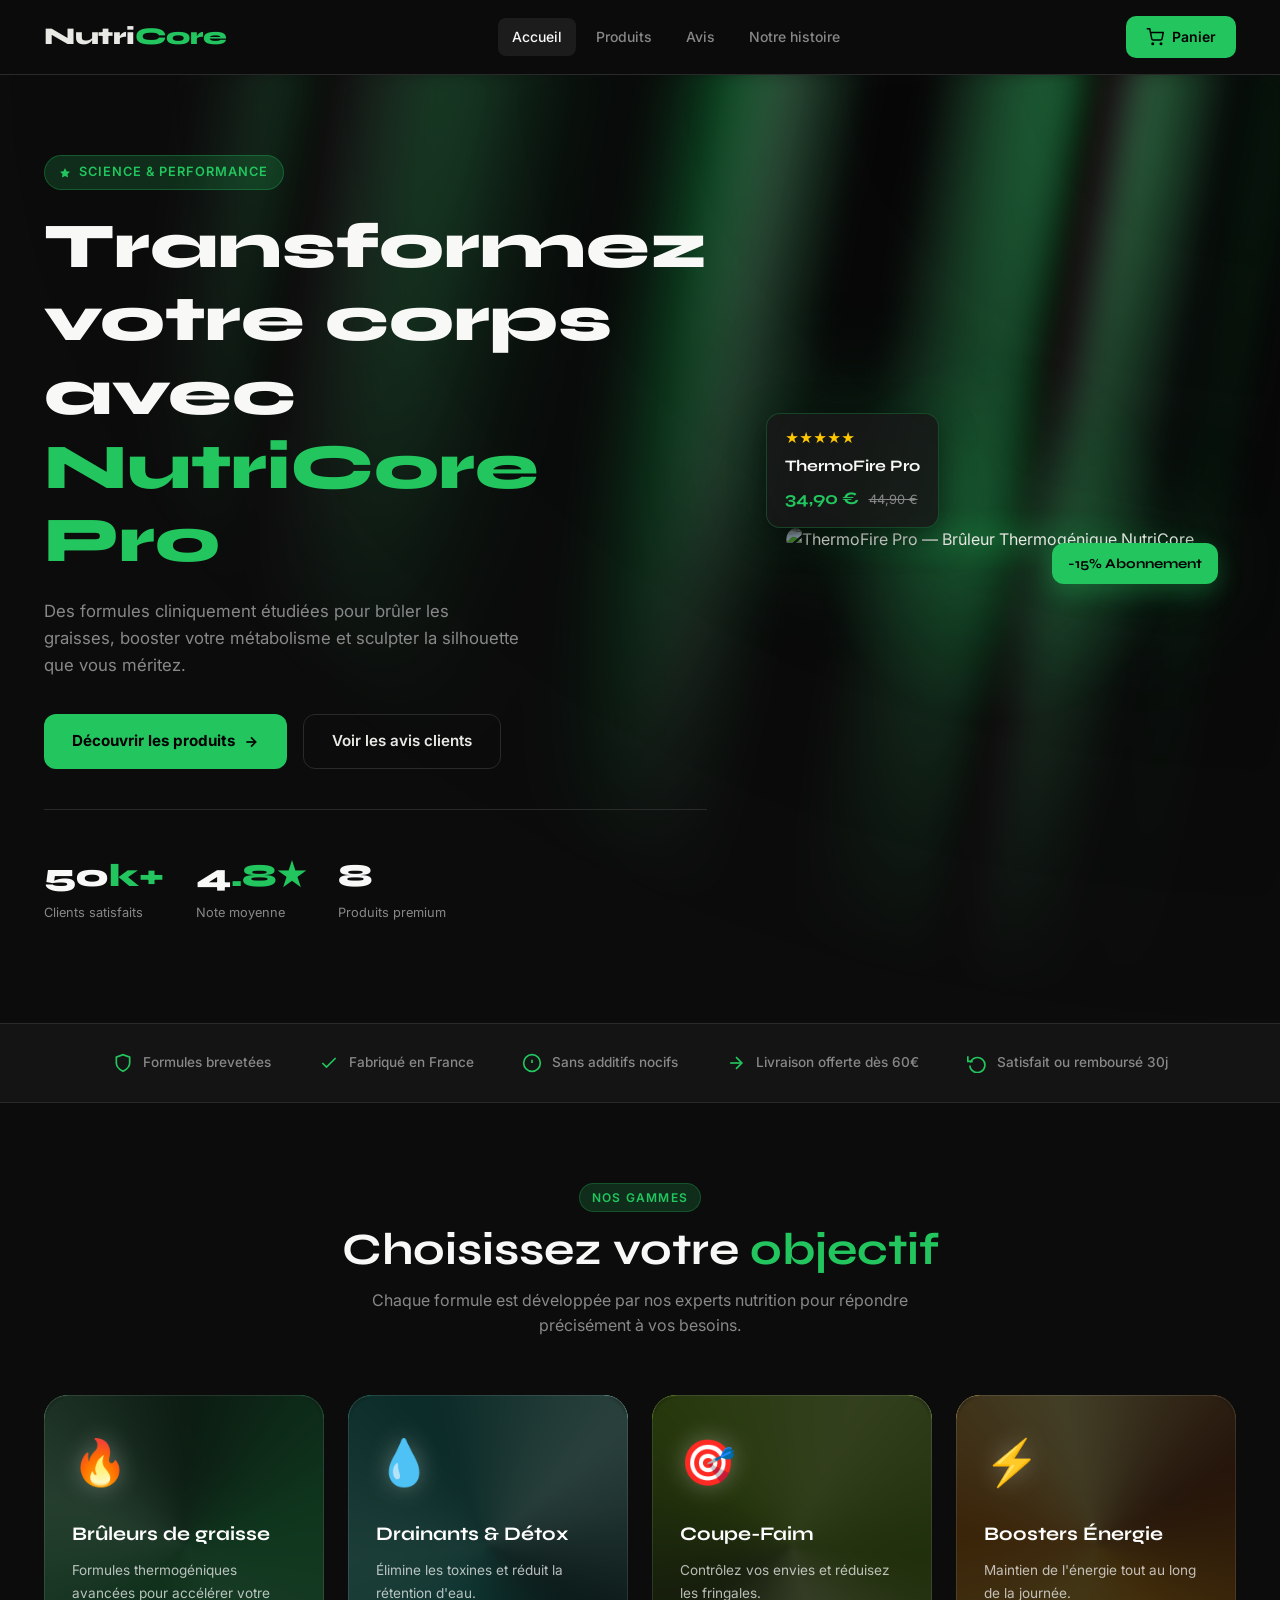
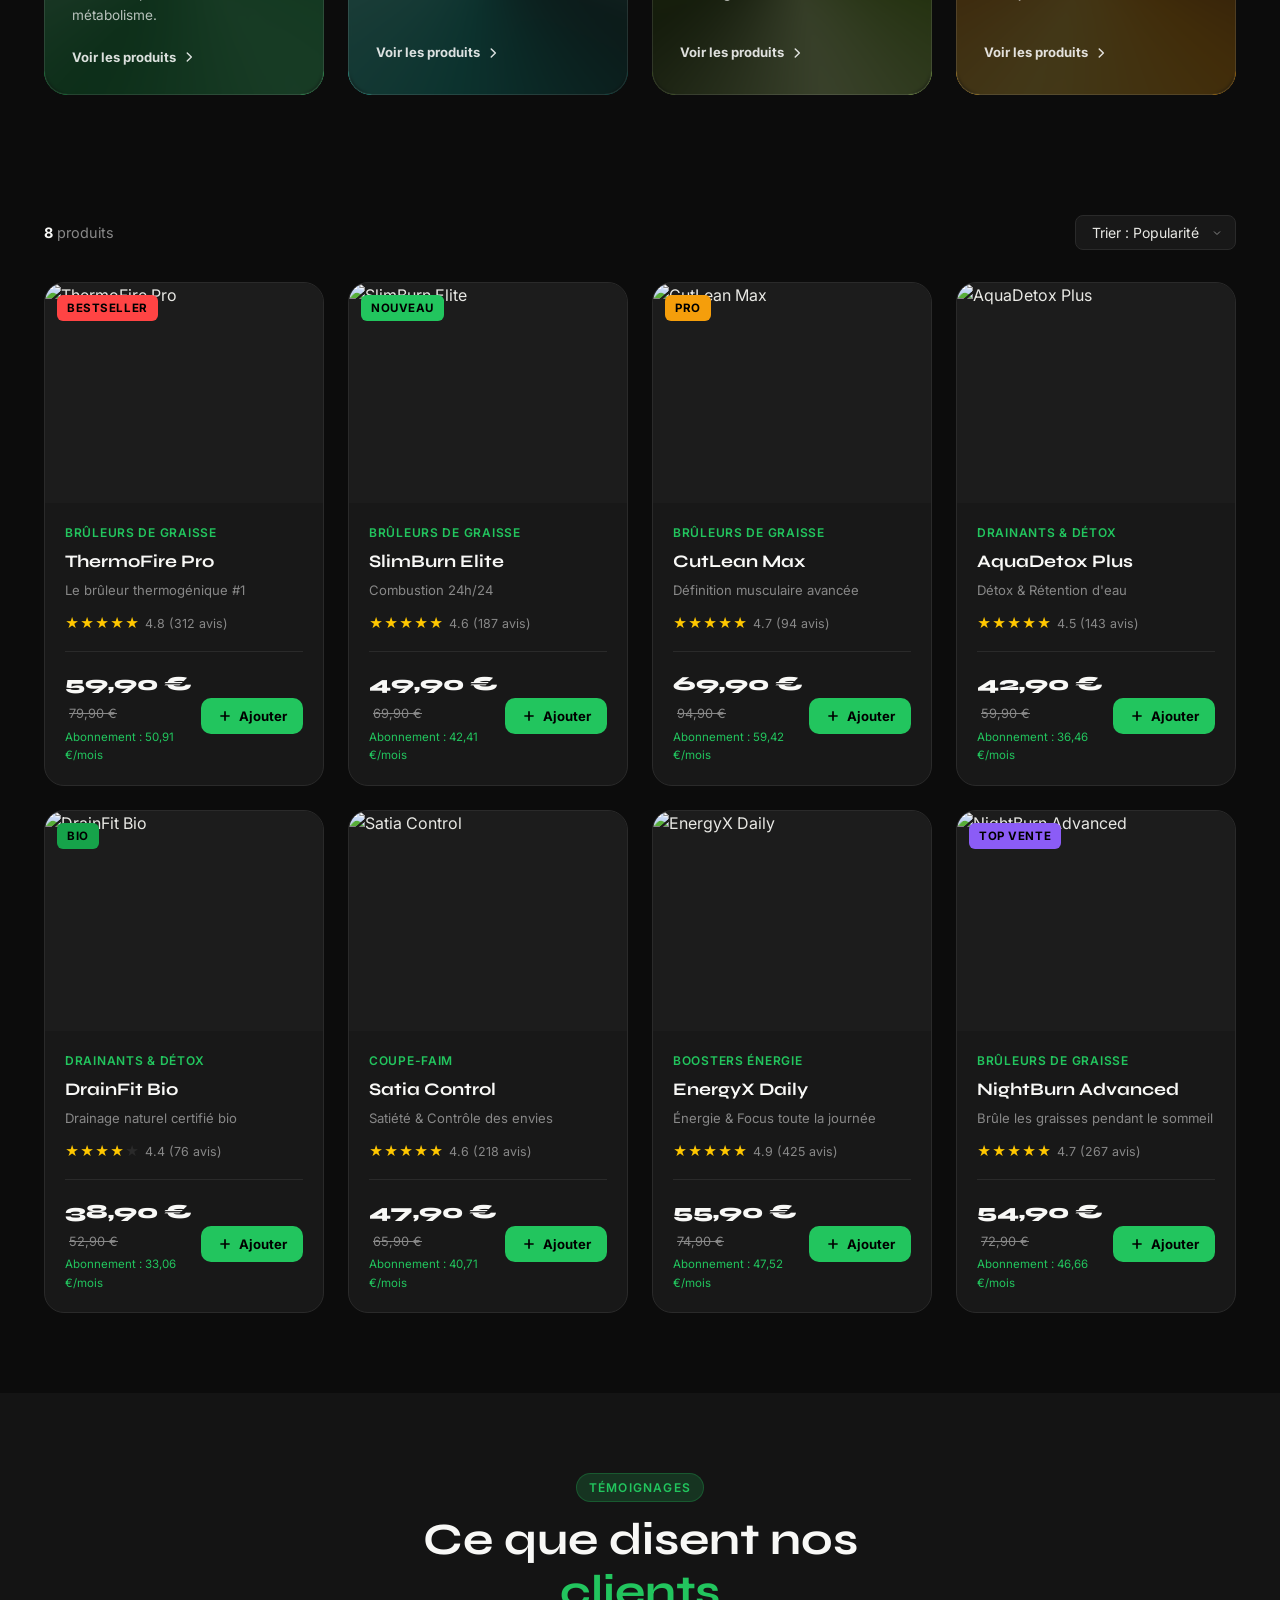
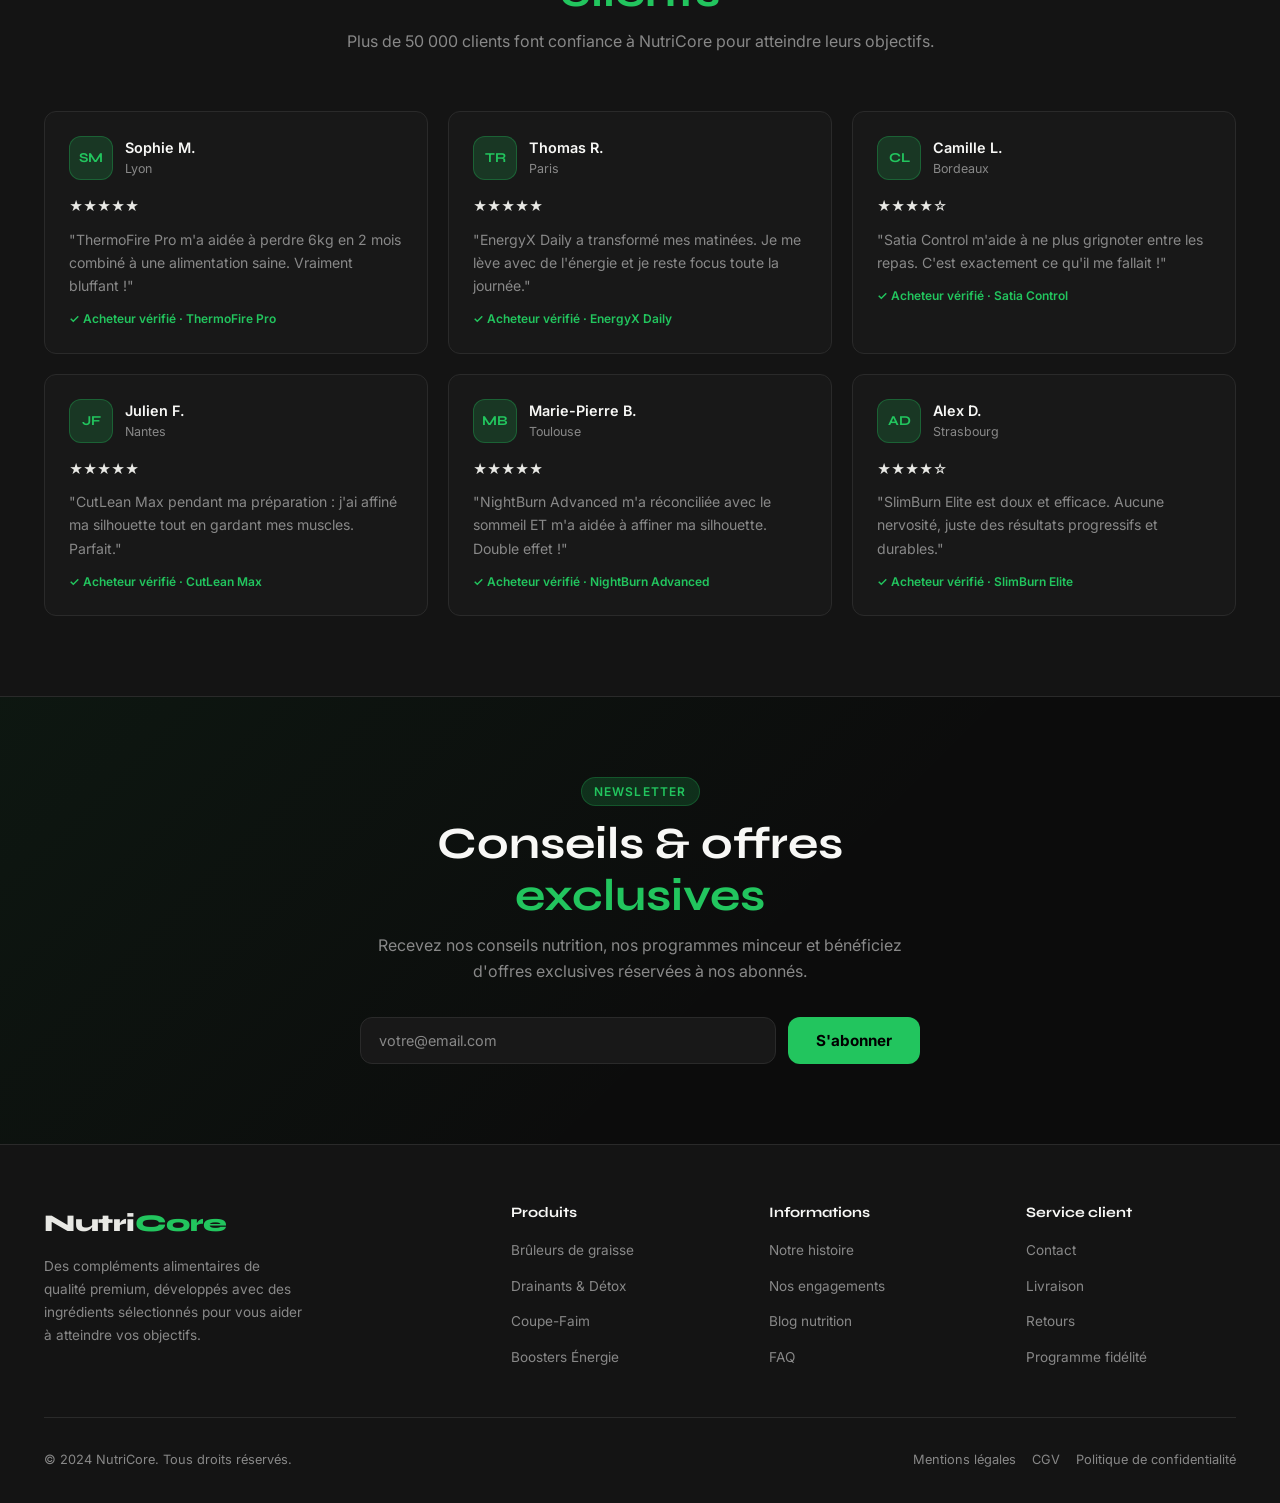
==== commit 7c4cd7f4: "Replace emoji placeholders with real Pexels supplement images Each product now has an imageUrl field" ====
--- a/index.html
+++ b/index.html
@@ -25,7 +25,7 @@
       <div class="header-actions">
         <a href="cart.html" class="btn-cart">
           <svg width="18" height="18" viewBox="0 0 24 24" fill="none" stroke="currentColor" stroke-width="2"><circle cx="9" cy="21" r="1"/><circle cx="20" cy="21" r="1"/><path d="M1 1h4l2.68 13.39a2 2 0 0 0 2 1.61h9.72a2 2 0 0 0 2-1.61L23 6H6"/></svg>
-          Panier
+          <span class="cart-label">Panier</span>
           <span class="cart-count" id="cart-count">0</span>
         </a>
         <button class="burger" id="burger" aria-label="Menu">
@@ -91,7 +91,7 @@
       <div class="hero-visual">
         <div class="hero-img-wrap">
           <img
-            src="images/Gemini_Generated_Image_mfr2ifmfr2ifmfr2.png"
+            src="https://images.pexels.com/photos/3683040/pexels-photo-3683040.jpeg?auto=compress&cs=tinysrgb&w=700"
             alt="ThermoFire Pro — Brûleur Thermogénique NutriCore"
             class="hero-product-img"
           />
@@ -327,7 +327,9 @@
       return `
         <div class="product-card" onclick="goToProduct('${p.id}')">
           <div class="product-image">
-            <div class="product-image-placeholder">${icon}</div>
+            ${p.imageUrl
+              ? `<img src="${p.imageUrl}" alt="${p.name}" class="product-img-real" loading="lazy"/>`
+              : `<div class="product-image-placeholder">${icon}</div>`}
             ${badge}
             <button class="product-wishlist" onclick="event.stopPropagation();wishlist('${p.id}')">♡</button>
           </div>
--- a/styles.css
+++ b/styles.css
@@ -398,6 +398,24 @@
 .product-card:hover .product-image-placeholder {
   transform:scale(1.08) rotate(2deg);
 }
+.product-img-real {
+  width:100%; height:100%;
+  object-fit:cover;
+  display:block;
+  transition:transform .4s ease;
+}
+.product-card:hover .product-img-real { transform:scale(1.06); }
+.gallery-img-real {
+  width:100%; height:100%;
+  object-fit:cover;
+  display:block;
+}
+.gallery-thumb { overflow:hidden; }
+.gallery-thumb-img {
+  width:100%; height:100%;
+  object-fit:cover;
+  display:block;
+}
 .product-badge {
   position:absolute; top:12px; left:12px;
   padding:4px 10px; border-radius:6px;
@@ -994,37 +1012,131 @@
 /* ============================================================
    RESPONSIVE
    ============================================================ */
+/* ── 1024px — tablette paysage ──────────────────────────── */
 @media (max-width: 1024px) {
-  .hero-grid { grid-template-columns:1fr; }
-  .hero-visual { display:flex; justify-content:center; margin-top:40px; }
-  .hero-img-wrap { width:340px; }
-  .hero-float-card { left:0; }
-  .categories-grid { grid-template-columns:repeat(2,1fr); }
-  .testimonials-grid { grid-template-columns:repeat(2,1fr); }
-  .footer-grid { grid-template-columns:1fr 1fr; }
-  .product-detail-grid { grid-template-columns:1fr; }
-  .cart-layout { grid-template-columns:1fr; }
-  .cart-summary { position:static; }
-}
+  .hero-grid            { grid-template-columns:1fr; }
+  .hero-visual          { display:flex; justify-content:center; margin-top:40px; }
+  .hero-img-wrap        { width:360px; }
+  .hero-float-card      { left:0; bottom:16px; }
+  .categories-grid      { grid-template-columns:repeat(2,1fr); }
+  .testimonials-grid    { grid-template-columns:repeat(2,1fr); }
+  .footer-grid          { grid-template-columns:1fr 1fr; gap:32px; }
+  .product-detail-grid  { grid-template-columns:1fr; }
+  .cart-layout          { grid-template-columns:1fr; }
+  .cart-summary         { position:static; }
+}
+
+/* ── 768px — mobile large / tablette portrait ───────────── */
 @media (max-width: 768px) {
-  .nav { display:none; }
-  .burger { display:flex; }
-  .hero { padding:48px 0 64px; }
-  .hero-stats { gap:20px; }
-  .categories-grid { grid-template-columns:repeat(2,1fr); }
-  .testimonials-grid { grid-template-columns:1fr; }
-  .footer-grid { grid-template-columns:1fr; gap:32px; }
-  .newsletter-form { flex-direction:column; }
-  .trust-bar-inner { gap:24px; }
-  .products-grid { grid-template-columns:repeat(auto-fill, minmax(240px,1fr)); }
-  .detail-ctas { flex-direction:column; }
-  .btn-wishlist-large { width:100%; height:48px; }
-  .hero-stats { flex-wrap:wrap; }
-}
+  /* Global */
+  .container            { padding:0 16px; }
+  .section              { padding:56px 0; }
+
+  /* Header */
+  .nav                  { display:none; }
+  .burger               { display:flex; }
+  .btn-cart .cart-label { display:none; }           /* masque "Panier" → icône seule */
+  .btn-cart             { padding:10px 14px; gap:0; }
+  .cart-count           { display:inline-flex; }
+
+  /* Hero */
+  .hero, .aurora-hero   { padding:48px 0 56px; }
+  .hero-grid            { gap:32px; }
+  .hero-desc            { font-size:.95rem; }
+  .hero-ctas            { gap:12px; }
+  .btn-primary,
+  .btn-secondary        { padding:12px 20px; font-size:.875rem; }
+  .hero-stats           { gap:16px; flex-wrap:wrap; padding-top:28px; margin-top:28px; }
+  .hero-stat-value      { font-size:1.6rem; }
+  .hero-img-wrap        { width:min(320px, 100%); }
+  .hero-float-card      { left:8px; bottom:12px; padding:10px 14px; }
+  .hero-badge-float     { right:8px; top:12px; padding:8px 12px; font-size:.78rem; }
+
+  /* Trust bar */
+  .trust-bar-inner      { gap:16px; justify-content:flex-start; }
+  .trust-item           { font-size:.78rem; gap:6px; }
+
+  /* Shader cards */
+  .shader-features-grid { grid-template-columns:repeat(2,1fr); gap:16px; }
+  .shader-card          { height:240px; }
+  .shader-content       { padding:22px 18px; }
+  .shader-icon          { font-size:2rem; margin-bottom:12px; }
+  .shader-title         { font-size:1.05rem; }
+  .shader-desc          { font-size:.8rem; }
+
+  /* Products */
+  .products-toolbar     { flex-direction:column; align-items:flex-start; gap:12px; }
+  .products-grid        { grid-template-columns:repeat(auto-fill, minmax(200px,1fr)); gap:16px; }
+  .product-image        { height:180px; }
+
+  /* Testimonials */
+  .testimonials-grid    { grid-template-columns:1fr; gap:16px; }
+
+  /* Newsletter */
+  .newsletter-form      { flex-direction:column; }
+
+  /* Footer */
+  .footer-grid          { grid-template-columns:1fr; gap:28px; }
+  .footer               { padding:48px 0 24px; }
+
+  /* Product detail */
+  .detail-ctas          { flex-direction:column; }
+  .btn-wishlist-large   { width:100%; height:48px; }
+  .tabs-nav             { overflow-x:auto; -webkit-overflow-scrolling:touch; }
+  .tabs-nav::-webkit-scrollbar { display:none; }
+  .tab-btn              { white-space:nowrap; padding:12px 16px; font-size:.85rem; }
+  .gallery-main         { height:320px; }
+  .variant-options      { gap:8px; }
+  .variant-btn          { padding:8px 14px; font-size:.8rem; }
+  .guarantee-row        { gap:10px; }
+  .guarantee-item       { font-size:.72rem; }
+
+  /* Cart */
+  .cart-page h1         { font-size:1.6rem; margin:24px 0 28px; }
+  .cart-summary         { padding:20px; }
+}
+
+/* ── 480px — mobile standard ─────────────────────────────── */
 @media (max-width: 480px) {
-  .categories-grid { grid-template-columns:1fr 1fr; }
-  .products-grid { grid-template-columns:1fr; }
-  .cart-item { flex-wrap:wrap; }
+  /* Global */
+  .section              { padding:40px 0; }
+  .section-header       { margin-bottom:36px; }
+
+  /* Products */
+  .products-grid        { grid-template-columns:1fr; gap:14px; }
+
+  /* Shader cards → 1 colonne */
+  .shader-features-grid { grid-template-columns:1fr; }
+  .shader-card          { height:200px; }
+
+  /* Hero image plus petite */
+  .hero-img-wrap        { width:100%; }
+  .hero-float-card      { left:0; right:0; bottom:-16px;
+                          border-radius:12px; padding:10px 14px;
+                          display:flex; align-items:center; gap:12px; }
+  .hero-float-name      { font-size:.9rem; }
+
+  /* Cart items — empiler les contrôles */
+  .cart-item            { flex-wrap:wrap; gap:12px; }
+  .cart-item-info       { flex:1; min-width:0; }
+  .cart-item-actions    { width:100%; justify-content:space-between; }
+  .cart-item-price      { min-width:auto; }
+
+  /* Panier résumé */
+  .coupon-row           { flex-direction:column; }
+  .btn-coupon           { width:100%; }
+
+  /* Footer bottom */
+  .footer-bottom        { flex-direction:column; gap:8px; text-align:center; }
+  .footer-bottom div    { flex-wrap:wrap; justify-content:center; gap:12px; }
+
+  /* Section header H2 */
+  .section-header h2    { font-size:1.6rem; }
+
+  /* Hero stats → 3 colonnes compactes */
+  .hero-stats           { display:grid; grid-template-columns:repeat(3,1fr); gap:12px; }
+  .hero-stat-value      { font-size:1.3rem; }
+  .hero-stat-label      { font-size:.72rem; }
 }
 
 /* ============================================================
